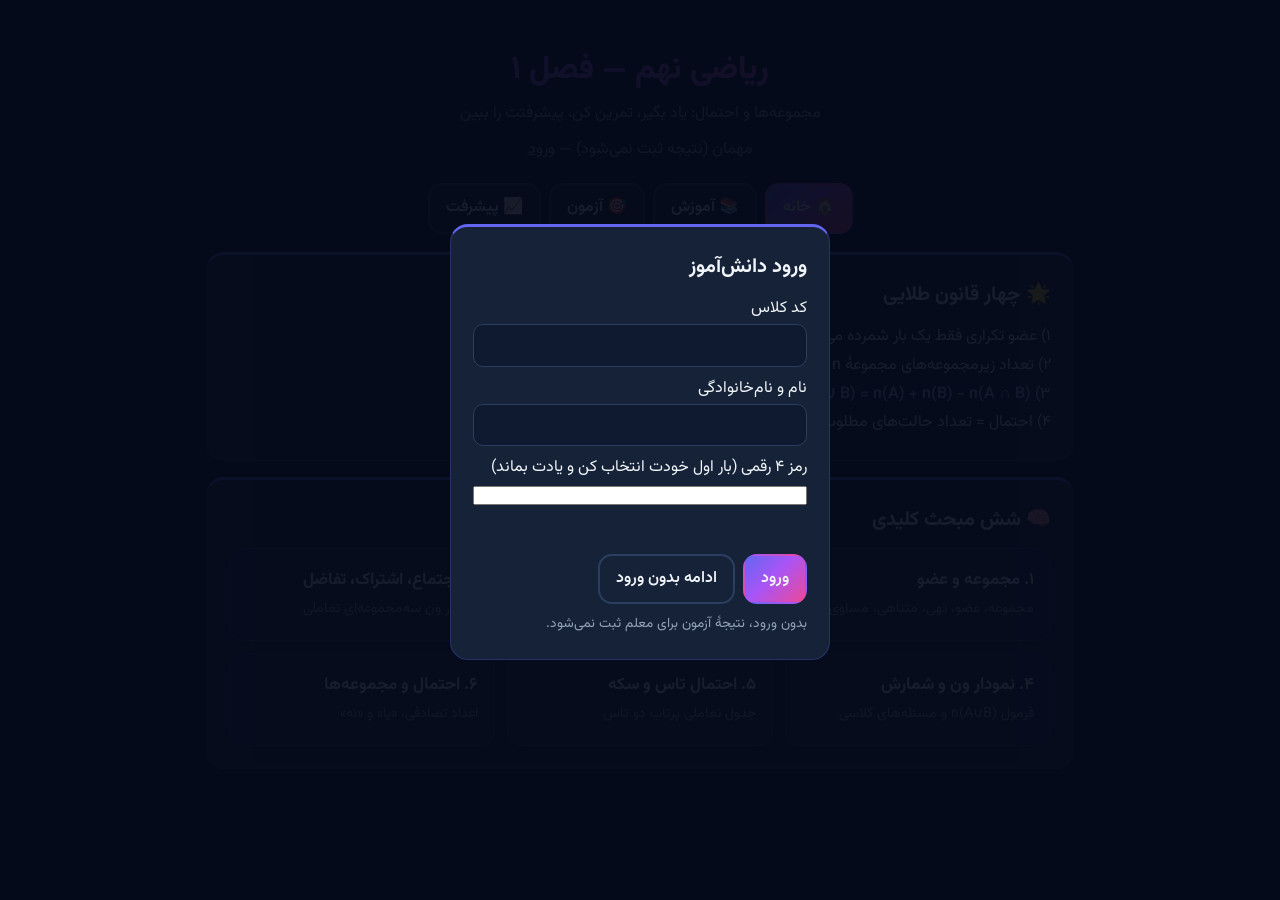
==== index.html @ 852098ff "Add files via upload" ====
<!DOCTYPE html>
<html lang="fa" dir="rtl">
<head>
<meta charset="UTF-8">
<meta name="viewport" content="width=device-width, initial-scale=1, viewport-fit=cover">
<title>ریاضی نهم | فصل ۱: مجموعه‌ها و احتمال</title>
<link href="https://fonts.googleapis.com/css2?family=Vazirmatn:wght@400;600;800&display=swap" rel="stylesheet">
<style>
:root{--bg:#0b1224;--card:#152238;--bd:#2a3f5f;--tx:#f1f5f9;--mu:#94a3b8;--pr:#6366f1;--ok:#10b981;--no:#ef4444;--wa:#f59e0b;--gr:linear-gradient(135deg,#6366f1,#a855f7 45%,#ec4899)}
*{margin:0;padding:0;box-sizing:border-box}
html{box-sizing:border-box;padding-top:env(safe-area-inset-top,0px);padding-bottom:env(safe-area-inset-bottom,0px);scroll-padding-top:env(safe-area-inset-top,0px)}
body{font-family:Vazirmatn,Tahoma,sans-serif;background:var(--bg);color:var(--tx);line-height:1.8;min-height:100vh}
.wrap{max-width:900px;margin:0 auto;padding:16px}
header{text-align:center;padding:26px 8px 8px}
h1{font-size:2rem;font-weight:800;background:var(--gr);-webkit-background-clip:text;background-clip:text;-webkit-text-fill-color:transparent}
header p{color:var(--mu)}
nav{display:flex;gap:8px;justify-content:center;flex-wrap:wrap;margin:18px 0}
nav button,.btn{font:inherit;font-weight:600;color:var(--tx);background:var(--card);border:2px solid var(--bd);border-radius:14px;padding:9px 16px;cursor:pointer}
nav button.on,.btn.pri{background:var(--gr);border-color:transparent}
.btn:focus-visible,nav button:focus-visible,.opt:focus-visible{outline:3px solid #fbbf24;outline-offset:2px}
.card{background:var(--card);border:1px solid rgba(99,102,241,.25);border-radius:18px;padding:22px;margin-bottom:16px;border-top:3px solid var(--pr)}
.card h2{font-size:1.25rem;margin-bottom:10px}
.sec{display:none}.sec.on{display:block}
.grid{display:grid;grid-template-columns:repeat(auto-fill,minmax(230px,1fr));gap:12px}
.tp{background:#1b2c47;border:1px solid var(--bd);border-radius:14px;padding:16px;cursor:pointer;text-align:right;font:inherit;color:var(--tx)}
.tp b{display:block;font-size:1.05rem}.tp span{color:var(--mu);font-size:.88rem}
#ex{direction:ltr}.m{direction:ltr;unicode-bidi:isolate;font-weight:600;color:#c4b5fd}
.tip{background:rgba(245,158,11,.12);border-right:4px solid var(--wa);padding:8px 12px;border-radius:8px;margin:10px 0}
select,input[type=range],input[type=text]{font:inherit;background:#0f1a30;color:var(--tx);border:1px solid var(--bd);border-radius:10px;padding:6px 10px}
.opt{display:block;width:100%;text-align:right;font:inherit;color:var(--tx);background:#1b2c47;border:2px solid var(--bd);border-radius:12px;padding:10px 14px;margin:8px 0;cursor:pointer}
.opt.right{border-color:var(--ok);background:rgba(16,185,129,.18)}.opt.wrong{border-color:var(--no);background:rgba(239,68,68,.18)}
.bar{height:10px;background:#0f1a30;border-radius:6px;overflow:hidden}.bar i{display:block;height:100%;background:var(--gr)}
.dice{display:grid;grid-template-columns:repeat(7,1fr);gap:4px;max-width:360px;margin:10px auto}
.dice div{text-align:center;border-radius:8px;padding:2px 0;background:#0f1a30;font-size:.85rem;color:var(--mu)}
.dice div.h{background:var(--gr);color:#fff;font-weight:800}
canvas{width:100%;max-width:340px;display:block;margin:10px auto;border-radius:12px;border:1px solid var(--bd)}
.row{display:flex;gap:8px;flex-wrap:wrap;align-items:center;margin:8px 0}
.big{font-size:2.4rem;font-weight:800;text-align:center}
.fr{display:inline-flex;flex-direction:column;align-items:center;vertical-align:middle;line-height:1.2;font-size:.95em}.fr i{font-style:normal;border-bottom:1.5px solid currentColor;padding:0 4px}
@media(prefers-reduced-motion:no-preference){.sec.on{animation:f .3s}@keyframes f{from{opacity:0;transform:translateY(8px)}}}
#lg{position:fixed;inset:0;background:rgba(5,10,25,.92);display:none;align-items:center;justify-content:center;padding:16px;z-index:9}
#lg .card{width:100%;max-width:380px}#lg label{display:block;margin:8px 0}#lg input{width:100%}
#lgm{color:#fca5a5;min-height:1.6em}
</style>
</head>
<body>
<div class="wrap">
<header><h1>ریاضی نهم — فصل ۱</h1><p>مجموعه‌ها و احتمال: یاد بگیر، تمرین کن، پیشرفتت را ببین</p></header>
<div id="who" style="text-align:center;color:var(--mu)"></div><nav id="nav"></nav>

<section id="home" class="sec on">
 <div class="card"><h2>🌟 چهار قانون طلایی</h2>
  <p>۱) عضو تکراری فقط یک بار شمرده می‌شود.</p>
  <p>۲) تعداد زیرمجموعه‌های مجموعهٔ n عضوی: <span class="m">2ⁿ</span> و زیرمجموعه‌های سره: <span class="m">2ⁿ − 1</span></p>
  <p>۳) <span class="m">n(A ∪ B) = n(A) + n(B) − n(A ∩ B)</span></p>
  <p>۴) احتمال = تعداد حالت‌های مطلوب ÷ تعداد کل حالت‌ها (همیشه بین ۰ و ۱)</p></div>
 <div class="card"><h2>🧠 شش مبحث کلیدی</h2><div class="grid" id="tgrid"></div></div>
</section>

<section id="learn" class="sec"><div id="lbody"></div></section>

<section id="quiz" class="sec"><div class="card" id="qbox"></div></section>

<section id="prog" class="sec"><div class="card"><h2>📈 پیشرفت من</h2><div id="pf"></div>
 <div class="row"><label>نام: <input type="text" id="nm" maxlength="30" placeholder="نام دانش‌آموز"></label><button class="btn" id="clr">پاک کردن تاریخچه</button></div>
 <div id="pbody"></div></div></section>
</div>

<div id="lg"><div class="card"><h2>ورود دانش‌آموز</h2>
<label>کد کلاس<input type="text" id="lc" maxlength="20" autocomplete="off"></label>
<label>نام و نام‌خانوادگی<input type="text" id="ln2" maxlength="40" autocomplete="off"></label>
<label>رمز ۴ رقمی (بار اول خودت انتخاب کن و یادت بماند)<input type="password" id="lp" inputmode="numeric" maxlength="4" autocomplete="off"></label>
<div id="lgm" role="alert"></div>
<div class="row"><button class="btn pri" id="lgo">ورود</button><button class="btn" id="lgs">ادامه بدون ورود</button></div>
<p style="color:var(--mu);font-size:.85rem">بدون ورود، نتیجهٔ آزمون برای معلم ثبت نمی‌شود.</p></div></div>
<script>
const FA=s=>String(s).replace(/\d/g,d=>'۰۱۲۳۴۵۶۷۸۹'[d]);
const M=s=>FA(s).replace(/`([^`]+)`/g,'<bdi dir="ltr" class="m">$1</bdi>');
const $=id=>document.getElementById(id);
let mem={};
const ls={get(k){try{return localStorage.getItem(k)}catch(e){return mem[k]??null}},set(k,v){try{localStorage.setItem(k,v)}catch(e){mem[k]=v}}};
const T=[
['مجموعه و عضو','مجموعه، عضو، تهی، متناهی، مساوی'],
['زیرمجموعه','شمارش با 2ⁿ و زیرمجموعهٔ سره'],
['اجتماع، اشتراک، تفاضل','نمودار ون سه‌مجموعه‌ای تعاملی'],
['نمودار ون و شمارش','فرمول n(A∪B) و مسئله‌های کلاسی'],
['احتمال تاس و سکه','جدول تعاملی پرتاب دو تاس'],
['احتمال و مجموعه‌ها','اعداد تصادفی، «یا» و «نه»']];
const L=[
`<p>مجموعه یعنی دسته‌ای از چیزهای <b>کاملاً مشخص</b> و <b>غیرتکراری</b>. «۴ گل زیبا» مجموعه نیست، «اعداد اول کمتر از ۱۰» مجموعه است: <span class="m">{2, 3, 5, 7}</span>.</p>
<div class="tip">برای شمردن اعضا اول ساده کن: <span class="m">{1+2, 3, 2, √4}</span> می‌شود <span class="m">{3, 2}</span> پس n = ۲.</div>
<p><span class="m">{ }</span> یا <span class="m">∅</span> مجموعهٔ تهی است؛ اما <span class="m">{∅}</span> تک‌عضوی است (یک عضو دارد!). دو مجموعه وقتی مساوی‌اند که اعضایشان دقیقاً یکی باشد.</p>
<div class="tip">مثال: <span class="m">{7, y−1} = {4, 2x+1}</span> ⇒ x = ۳ و y = ۵.</div>`,
`<p><span class="m">A ⊆ B</span> یعنی هر عضو A عضو B هم هست. <span class="m">∅ ⊆ A</span> و <span class="m">A ⊆ A</span> همیشه درست‌اند.</p>
<p>اگر <span class="m">A ⊆ B</span> باشد: <span class="m">A ∪ B = B</span> و <span class="m">A ∩ B = A</span> و <span class="m">A − B = ∅</span>.</p>
<p>تعداد عضو را با لغزنده تغییر بده:</p>
<div class="row"><input type="range" id="sl"> <span>n = <b id="sn"></b></span></div>
<p>زیرمجموعه‌ها: <b id="sa"></b> | زیرمجموعه‌های سره: <b id="sb"></b> | ناتهی: <b id="sc"></b></p>
<div class="tip">اگر تعداد زیرمجموعه را داده‌اند، آن را به توان ۲ تجزیه کن: ۶۴ = ۲⁶ ⇒ n = ۶.</div>`,
`<p>ناحیه‌ای که عبارت انتخاب‌شده نشان می‌دهد روی نمودار روشن می‌شود:</p>
<select id="ex"></select><canvas id="cv" aria-label="نمودار ون سه‌مجموعه‌ای"></canvas>
<div class="tip"><span class="m">A − B</span> یعنی عضوهای A که در B نیستند. اشتراک = «هم‌زمان»، اجتماع = «دست‌کم یکی».</div>`,
`<p><span class="m">n(A ∪ B) = n(A) + n(B) − n(A ∩ B)</span></p>
<p>مثال: ۴۰ نفر؛ ۲۴ ورزشی، ۱۸ علمی، ۸ هر دو. دست‌کم یکی: ۲۴ + ۱۸ − ۸ = ۳۴. فقط ورزشی: ۲۴ − ۸ = ۱۶. هیچ‌کدام: ۴۰ − ۳۴ = ۶.</p>
<div class="tip">همیشه از «ناحیهٔ مشترک» شروع کن و بعد بقیهٔ ناحیه‌ها را پر کن.</div>`,
`<p>یک رویداد انتخاب کن تا خانه‌های مطلوب از ۳۶ حالت روشن شوند:</p>
<select id="ev"></select><div class="dice" id="dc"></div><div class="big" id="pr"></div>
<div class="tip">سکه + تاس: ۱۲ حالت. دو تاس: ۳۶ حالت. سه فرزند: ۸ حالت.</div>`,
`<p>برای عدد دورقمی: ۹۰ حالت (۱۰ تا ۹۹). تعداد اعضای دنباله = (آخر − اول) ÷ فاصله + ۱.</p>
<p>مضرب ۵: ۱۸ عدد ⇒ <span class="m">18/90 = 1/5</span>. مضرب ۴ <b>یا</b> ۶ در ۱ تا ۴۰: ۱۰ + ۶ − ۳ = ۱۳ ⇒ <span class="m">13/40</span>.</p>
<div class="tip">«یا» یعنی اجتماع (مشترک‌ها را یک بار بشمار)، «نه» یعنی کل − مطلوب.</div>`];

const H=t=>`<h3 style="color:#fbbf24;margin:16px 0 4px">${FA(t)}</h3>`,P=t=>`<p style="margin:6px 0">${W(t)}</p>`,EX=t=>`<div style="background:#0f1a30;border:1px solid var(--bd);border-radius:12px;padding:10px 14px;margin:8px 0">${W(t)}</div>`,E=x=>`<div class="m" style="display:block;text-align:center;margin:4px 0;font-size:1.05rem">${FA(x)}</div>`,mm=x=>`<span class="m">${x}</span>`;
const W=t=>FA(t).replace(/[۰-۹(][۰-۹+\-−×÷=⇒()\/ ،.…√]*[۰-۹)]/g,'<bdi dir="ltr">$&</bdi>');
const SV='<svg viewBox="0 0 300 130" style="width:100%;max-width:340px;display:block;margin:8px auto;background:#0f1a30;border-radius:12px"><circle cx="115" cy="65" r="50" fill="#2dd4bf" fill-opacity=".25" stroke="#2dd4bf" stroke-width="2"/><circle cx="185" cy="65" r="50" fill="#818cf8" fill-opacity=".25" stroke="#818cf8" stroke-width="2"/><g fill="#f1f5f9" font-size="15" text-anchor="middle" font-family="Vazirmatn"><text x="85" y="70">۱۶</text><text x="150" y="70">۸</text><text x="215" y="70">۱۰</text><text x="12" y="122" text-anchor="start">بیرون: ۶ نفر</text></g><text x="70" y="20" fill="#2dd4bf" font-size="13" font-family="Vazirmatn">ورزشی</text><text x="200" y="20" fill="#818cf8" font-size="13" font-family="Vazirmatn">علمی</text></svg>';
const L2=[
H('مجموعه یعنی چه؟')+P('مجموعه یک دسته از چیزهاست که دو شرط دارد: ۱) کاملاً مشخص باشد؛ یعنی هر کس بخواند دقیقاً همان دسته را بفهمد. ۲) چیز تکراری نداشته باشد.')+EX('✅ «اعداد اول کمتر از ۱۰» مجموعه است: '+mm('{2, 3, 5, 7}')+'<br>❌ «۴ گل زیبا» مجموعه نیست، چون «زیبا» سلیقه‌ای است.')+
H('اعضا را چطور بشماریم؟')+P('اول هر عضو را ساده کن، بعد عضوهای تکراری را فقط یک بار بشمار.')+EX('مثال: '+mm('{1+2, 3, 2, √4}')+'<br>گام ۱: ۱+۲ = ۳ و √۴ = ۲<br>گام ۲: پس مجموعه می‌شود '+mm('{3, 2}')+'<br>گام ۳: جواب: '+mm('n = 2')+' یعنی دو عضو دارد.')+
H('سه مجموعهٔ ویژه')+P('تهی: هیچ عضوی ندارد و با '+mm('{ }')+' یا '+mm('∅')+' نشان می‌دهیم. یکانی: دقیقاً یک عضو دارد. متناهی: اعضایش قابل شمارش است.')+'<div class="tip">⚠️ اشتباه رایج: '+FA(mm('{∅}'))+' تهی نیست! مثل کیسه‌ای است که یک جعبهٔ خالی داخلش گذاشته‌ایم؛ یک عضو دارد.</div>'+
H('دو مجموعهٔ مساوی')+P('وقتی اعضایشان دقیقاً یکی است (ترتیب مهم نیست). برای پیدا کردن x و y، عضوهای هم‌نوع را مساوی هم بگذار.')+EX(mm('{7, y−1} = {4, 2x+1}')+'<br>گام ۱: عدد ۷ باید با '+mm('2x+1')+' برابر باشد (چون ۷ با ۴ فرق دارد)<br>گام ۲: '+mm('2x+1 = 7')+' ⇒ x = ۳<br>گام ۳: '+mm('y−1 = 4')+' ⇒ y = ۵'),

H('زیرمجموعه یعنی چه؟')+P('اگر هر عضو A داخل B هم باشد، می‌گوییم A زیرمجموعهٔ B است و می‌نویسیم '+mm('A ⊆ B')+'. مثلاً «دانش‌آموزان کلاس» زیرمجموعهٔ «دانش‌آموزان مدرسه» است.')+'<div class="tip">دو چیز همیشه درست است: '+mm('A ⊆ A')+' (هر مجموعه زیرمجموعهٔ خودش است) و '+mm('∅ ⊆ A')+' (تهی زیرمجموعهٔ هر مجموعه است).</div>'+P('اگر '+mm('A ⊆ B')+' باشد: ')+EX(mm('A ∪ B = B')+' (اجتماع همان بزرگ‌تر است)<br>'+mm('A ∩ B = A')+' (مشترک همان کوچک‌تر است)<br>'+mm('A − B = ∅')+' (چیزی از A بیرون B نمی‌ماند)')+
H('زیرمجموعه‌ها را بشمار')+P('مجموعهٔ دو عضوی {a, b} چهار زیرمجموعه دارد: تهی، {a}، {b} و {a, b}. دلیلش: هر عضو دو انتخاب دارد (باشد یا نباشد)، پس برای n عضو می‌شود ۲×۲×…×۲ = ۲ⁿ.')+P('لغزنده را حرکت بده و ببین:')+'<div class="row"><input type="range" id="sl"> <span>n = <b id="sn"></b></span></div><p>همهٔ زیرمجموعه‌ها: <b id="sa"></b> | زیرمجموعهٔ سره (همه به‌جز خود مجموعه): <b id="sb"></b> | زیرمجموعهٔ ناتهی (همه به‌جز تهی): <b id="sc"></b></p>'+'<div class="tip">برعکسش هم مهم است: اگر ۶۴ زیرمجموعه دارد، ۶۴ را به صورت توان ۲ بنویس: ۶۴ = ۲⁶ پس ۶ عضو دارد.</div>',

H('سه کلمهٔ کلیدی')+EX('<b>اجتماع '+FA(mm('A ∪ B'))+'</b> = «یا»: هر چیزی که در A هست یا در B (یا هر دو).<br><b>اشتراک '+FA(mm('A ∩ B'))+'</b> = «و»: فقط چیزهای مشترک.<br><b>تفاضل '+FA(mm('A − B'))+'</b> = «A ولی نه B»: اعضای A که در B نیستند.')+
H('یک مثال کوچک')+P('فرض کن '+mm('A = {1, 2, 3}')+' و '+mm('B = {3, 4}')+':')+EX(mm('A ∪ B = {1, 2, 3, 4}')+'<br>'+mm('A ∩ B = {3}')+'<br>'+mm('A − B = {1, 2}')+' و '+mm('B − A = {4}'))+
H('خودت روی نمودار ببین')+P('یک عبارت انتخاب کن؛ قسمت زردرنگ همان ناحیه‌ای است که عبارت نشان می‌دهد:')+'<select id="ex"></select><canvas id="cv" aria-label="نمودار ون سه‌مجموعه‌ای"></canvas><div class="tip">پرانتز را اول حل کن. مثلاً در '+mm('(A ∪ B) − C')+' اول A و B را با هم بردار، بعد هر چه در C است حذف کن.</div>',

H('چرا فرمول؟')+P('اگر n(A) و n(B) را ساده جمع کنیم، اعضای مشترک دو بار شمرده می‌شوند؛ پس یک بار کم می‌کنیم:')+E('n(A ∪ B) = n(A) + n(B) − n(A ∩ B)')+
H('مثال گام‌به‌گام')+P('در کلاس ۴۰ نفره، ۲۴ نفر در مسابقهٔ ورزشی و ۱۸ نفر در مسابقهٔ علمی شرکت کرده‌اند و ۸ نفر در هر دو. چند نفر در هیچ‌کدام شرکت نکرده‌اند؟')+SV+EX('<b>گام ۱:</b> اشتراک را اول بنویس: ۸ نفر هر دو.<br><b>گام ۲:</b> فقط ورزشی = ۲۴ − ۸ = ۱۶<br><b>گام ۳:</b> فقط علمی = ۱۸ − ۸ = ۱۰<br><b>گام ۴:</b> دست‌کم یکی = ۱۶ + ۸ + ۱۰ = ۳۴<br><b>گام ۵:</b> هیچ‌کدام = ۴۰ − ۳۴ = ۶')+'<div class="tip">همیشه از ناحیهٔ مشترک شروع کن؛ بعد بقیه را با کم کردن به‌دست بیاور.</div>',

H('فرمول احتمال')+E('احتمال = تعداد حالت‌های مطلوب ÷ تعداد همهٔ حالت‌ها')+P('احتمال همیشه بین ۰ (غیرممکن) و ۱ (حتمی) است. مثال: عدد اول در پرتاب تاس: مطلوب {2, 3, 5} یعنی ۳ حالت از ۶ ⇒ ۱/۲.')+
H('چند حالت داریم؟')+P('یک تاس: ۶ حالت. دو تاس: ۶×۶ = ۳۶. سکه و تاس: ۲×۶ = ۱۲. سه فرزند (پسر/دختر): ۲×۲×۲ = ۸.')+
H('جدول دو تاس')+P('یک پیشامد انتخاب کن؛ خانه‌های روشن حالت‌های مطلوب‌اند (سطر = تاس اول، ستون = تاس دوم):')+'<select id="ev"></select><div class="dice" id="dc"></div><div class="big" id="pr"></div><div class="tip">برای شمردن حالت‌ها، جدول ۶×۶ را بکش؛ فراموش کردن حالت‌ها رایج‌ترین اشتباه است.</div>',

H('عدد تصادفی دورقمی')+P('عددهای دورقمی از ۱۰ تا ۹۹ هستند: ۹۹ − ۱۰ + ۱ = ۹۰ عدد.')+EX('تعداد عضوهای یک دنباله = (آخر − اول) ÷ فاصله + ۱<br>مثال: مضرب ۵ ← ۱۰، ۱۵، …، ۹۵ ⇒ (۹۵ − ۱۰) ÷ ۵ + ۱ = ۱۸<br>احتمال = ۱۸/۹۰ = ۱/۵')+
H('«یا» و «نه»')+EX('<b>یا:</b> اجتماع؛ مشترک‌ها را یک بار بشمار.<br>مثال: از ۱ تا ۴۰، مضرب ۴ یا ۶ ← ۱۰ + ۶ − ۳ (مضرب ۱۲ دو بار شمرده شد) = ۱۳ ⇒ ۱۳/۴۰<br><b>نه:</b> کل − مطلوب.<br>مثال: مضرب ۳ نباشد ← ۹۰ − ۳۰ = ۶۰ ⇒ ۶۰/۹۰ = ۲/۳')
];
L2[5]=H('۱) همهٔ حالت‌ها را بشمار')+P('عددهای دورقمی از ۱۰ تا ۹۹ هستند. برای شمردن عددهای یک دنباله: «آخری منهای اولی، تقسیم بر فاصله، به‌اضافهٔ ۱».')+E('(99 − 10) ÷ 1 + 1 = 90')+P('پس ۹۰ حالت داریم.')+
H('۲) مثال: مضرب ۵')+P('مضرب‌های ۵ در اعداد دورقمی: ۱۰، ۱۵، ۲۰، …، ۹۵. فاصلهٔ بین آن‌ها ۵ است:')+E('(95 − 10) ÷ 5 + 1 = 18')+P('احتمال = تعداد مطلوب ÷ تعداد کل:')+E('18/90 = 1/5')+
H('۳) «یا» یعنی اجتماع')+P('از ۱ تا ۴۰، احتمال مضرب ۴ یا مضرب ۶ بودن چقدر است؟ مضرب ۴: ۱۰ عدد؛ مضرب ۶: ۶ عدد؛ مضرب ۱۲ هم‌مضرب ۴ است هم مضرب ۶، پس دو بار شمرده شده (۳ عدد) و باید یک بار کمش کنیم:')+E('10 + 6 − 3 = 13')+E('13/40')+
H('۴) «نه» یعنی کل منهای مطلوب')+P('احتمال اینکه عدد دورقمی مضرب ۳ نباشد چقدر است؟ مضرب‌های ۳ در اعداد دورقمی ۳۰ عدد هستند (۱۲ تا ۹۹)، پس:')+E('90 − 30 = 60')+E('60/90 = 2/3')+'<div class="tip">'+FA('نکته: اگر شمردن «مطلوب» سخت است، اول «نامطلوب» را بشمار و از کل کم کن.')+'</div>';
// nav
const secs=[['home','🏠 خانه'],['learn','📚 آموزش'],['quiz','🎯 آزمون'],['prog','📈 پیشرفت']];
secs.forEach(([id,t])=>{const b=document.createElement('button');b.textContent=t;b.dataset.s=id;b.onclick=()=>go(id);$('nav').append(b)});
function go(id){document.querySelectorAll('.sec').forEach(s=>s.classList.toggle('on',s.id===id));document.querySelectorAll('nav button').forEach(b=>b.classList.toggle('on',b.dataset.s===id));if(id==='learn'&&!$('lbody').innerHTML)learn(0);if(id==='quiz')setup();if(id==='prog')prog();scrollTo(0,0)}
T.forEach((t,i)=>{const b=document.createElement('button');b.className='tp';b.innerHTML=`<b>${FA(i+1)}. ${t[0]}</b><span>${t[1]}</span>`;b.onclick=()=>{go('learn');learn(i)};$('tgrid').append(b)});

function learn(i){
 $('lbody').innerHTML=`<div class="card"><div class="row">${T.map((t,j)=>`<button class="btn ${j===i?'pri':''}" onclick="learn(${j})">${FA(j+1)}</button>`).join('')}</div><h2>${FA(i+1)}. ${T[i][0]}</h2>${L2[i]}</div>`;
 if(i===1){Object.assign($('sl'),{min:0,max:8,value:3});const u=()=>{const n=+$('sl').value;$('sn').textContent=FA(n);$('sa').textContent=FA(2**n);$('sb').textContent=FA(2**n-1);$('sc').textContent=FA(2**n-1)};$('sl').oninput=u;u()}
 if(i===2)venn();if(i===4)dice();
}
// Venn
const VX=[['A ∪ B',(a,b,c)=>a||b],['A ∩ B',(a,b)=>a&&b],['A − B',(a,b)=>a&&!b],['B − A',(a,b)=>b&&!a],['(A ∪ B) − C',(a,b,c)=>(a||b)&&!c],['(A ∩ B) − C',(a,b,c)=>a&&b&&!c],['A − (B ∪ C)',(a,b,c)=>a&&!b&&!c],['(B ∩ C) − A',(a,b,c)=>b&&c&&!a],['(B ∪ C) − A',(a,b,c)=>(b||c)&&!a],['A ∩ B ∩ C',(a,b,c)=>a&&b&&c]];
function venn(){
 const s=$('ex');s.innerHTML=VX.map((v,i)=>`<option value="${i}">${v[0]}</option>`).join('');
 const C=[[108,95,'A','#2dd4bf'],[192,95,'B','#818cf8'],[150,165,'C','#fb923c']],cv=$('cv'),x=(cv.width=300,cv.height=250,cv.getContext('2d'));
 const draw=()=>{const f=VX[+s.value][1],im=x.createImageData(300,250);
  for(let y=0;y<250;y++)for(let px=0;px<300;px++){const t=C.map(c=>(px-c[0])**2+(y-c[1])**2<=4225),k=(y*300+px)*4,on=f(...t),any=t[0]||t[1]||t[2];
   const col=on?[251,191,36]:any?[40,58,90]:[15,26,48];im.data.set([...col,255],k)}
  x.putImageData(im,0,0);x.lineWidth=2;x.font='bold 15px Vazirmatn';C.forEach(c=>{x.strokeStyle=c[3];x.beginPath();x.arc(c[0],c[1],65,0,7);x.stroke()});
  x.fillStyle='#2dd4bf';x.fillText('A',40,40);x.fillStyle='#818cf8';x.fillText('B',255,40);x.fillStyle='#fb923c';x.fillText('C',240,228)};
 s.onchange=draw;draw();
}
// Dice
const EV=[['مجموع دو عدد ۷ باشد',(a,b)=>a+b==7],['مجموع مضرب ۴ باشد',(a,b)=>(a+b)%4==0],['دو عدد برابر باشند',(a,b)=>a==b],['دو عدد متفاوت باشند',(a,b)=>a!=b],['حاصل‌ضرب فرد باشد',(a,b)=>a*b%2==1],['دست‌کم یک ۶ بیاید',(a,b)=>a==6||b==6],['برابر باشند و مجموع بیش از ۷',(a,b)=>a==b&&a+b>7],['تاس اول زوج و دوم مضرب ۵',(a,b)=>a%2==0&&b==5]];
const gcd=(a,b)=>b?gcd(b,a%b):a;
function dice(){
 const s=$('ev');s.innerHTML=EV.map((v,i)=>`<option value="${i}">${v[0]}</option>`).join('');
 const d=()=>{const f=EV[+s.value][1];let h='<div></div>'+[1,2,3,4,5,6].map(i=>`<div>${FA(i)}</div>`).join(''),k=0;
  for(let a=1;a<=6;a++){h+=`<div>${FA(a)}</div>`;for(let b=1;b<=6;b++){const o=f(a,b);k+=o;h+=`<div class="${o?'h':''}">${FA(a)}،${FA(b)}</div>`}}
  $('dc').innerHTML=h;const g=gcd(k,36);$('pr').innerHTML=`${FA(k)}/${FA(36)} = <bdi dir="ltr">${FA(k/g)}/${FA(36/g)}</bdi>`};
 s.onchange=d;d();
}
// Quiz bank: [topic, level(0-2), question, right, [wrong x3], explanation]
const Q=[
[0,0,'`n({1, 2, 2, 3, 3})` چند است؟','3',['5','2','4'],'عضو تکراری فقط یک بار شمرده می‌شود: {1,2,3}.'],
[0,0,'کدام عبارت یک مجموعه را مشخص می‌کند؟','اعداد اول کمتر از ۱۰',['چهار گل زیبا','سه عدد زوج متوالی','شهرهای قشنگ ایران'],'مجموعه باید کاملاً مشخص باشد؛ «زیبا» و «متوالی نامشخص» دقیق نیستند.'],
[0,0,'کدام مجموعه تهی است؟','اعداد طبیعی بین ۴ و ۵',['اعداد صحیح کمتر از صفر','اعداد طبیعی کمتر از ۴','`{∅}`'],'بین ۴ و ۵ عدد طبیعی نداریم. `{∅}` یک عضو دارد.'],
[0,1,'`{x ∈ Z | −2 < x ≤ 3}` چند عضو دارد؟','5',['4','6','3'],'اعضا: `{−1, 0, 1, 2, 3}`.'],
[0,2,'اگر `{7, y−1} = {4, 2x+1}` باشد، `x + y` کدام است؟','8',['6','10','9'],'۲x+۱=۷ ⇒ x=۳ ؛ y−۱=۴ ⇒ y=۵ ؛ مجموع ۸.'],
[1,0,'یک مجموعهٔ ۵ عضوی چند زیرمجموعه دارد؟','32',['10','25','16'],'۲⁵ = ۳۲.'],
[1,0,'کدام همواره درست است؟','`∅ ⊆ A` برای هر مجموعه A',['`A ⊆ ∅` برای هر مجموعه A','`A ∪ ∅ = ∅`','`A ∩ ∅ = A`'],'مجموعهٔ تهی زیرمجموعهٔ هر مجموعه است.'],
[1,1,'مجموعه‌ای ۶۳ زیرمجموعهٔ سره دارد. چند عضو دارد؟','6',['5','7','8'],'۲ⁿ − ۱ = ۶۳ ⇒ ۲ⁿ = ۶۴ = ۲⁶.'],
[1,2,'با افزودن ۳ عضو به A، تعداد زیرمجموعه‌ها ۲۲۴ واحد بیشتر می‌شود. A چند عضو دارد؟','5',['4','3','6'],'۲ⁿ⁺³ − ۲ⁿ = ۷·۲ⁿ = ۲۲۴ ⇒ ۲ⁿ = ۳۲ ⇒ n = ۵.'],
[2,0,'اگر `A={1,2,3}` و `B={3,4}` باشد، `A ∪ B` کدام است؟','`{1, 2, 3, 4}`',['`{3}`','`{1, 2}`','`{4}`'],'اجتماع یعنی همهٔ اعضای هر دو، بدون تکرار.'],
[2,0,'اگر `A={1,2,5,7}` و `B={4,7}` باشد، `A − B` کدام است؟','`{1, 2, 5}`',['`{4}`','`{7}`','`{1, 2, 4, 5}`'],'اعضای A که در B نیستند.'],
[2,1,'اگر `A ⊆ B` باشد، کدام همواره برقرار است؟','`A ∪ B = B`',['`A ∩ B = B`','`A − B = A`','`A ∪ B = A`'],'وقتی A داخل B است، اجتماع همان B می‌شود.'],
[2,1,'اگر `A={x∈Z | −3<x≤5}` و `B={x∈N | x<5}` باشد، `n(A − B)` چند است؟','4',['3','5','6'],'`A−B = {−2, −1, 0, 5}`.'],
[3,1,'اگر `n(A)=12` و `n(B)=9` و `n(A ∩ B)=4` باشد، `n(A ∪ B)` چند است؟','17',['21','25','13'],'۱۲ + ۹ − ۴ = ۱۷.'],
[3,1,'در نمودار ون: فقط A: ۵ ، مشترک: ۴ ، فقط B: ۹. `n(A ∪ B)` چند است؟','18',['22','14','25'],'۵ + ۴ + ۹ = ۱۸.'],
[3,2,'کلاس ۴۰ نفره: ۲۴ نفر ورزشی، ۱۸ علمی، ۸ هر دو. چند نفر در هیچ‌کدام شرکت نکرده‌اند؟','6',['4','8','10'],'اجتماع = ۲۴+۱۸−۸ = ۳۴ ⇒ ۴۰ − ۳۴ = ۶.'],
[4,0,'در پرتاب یک تاس، احتمال آمدن عدد اول چقدر است؟','`1/2`',['`1/3`','`2/3`','`1/6`'],'اعداد ۲، ۳، ۵ ⇒ ۳ از ۶.'],
[4,1,'در پرتاب دو تاس، احتمال مجموع ۷ چقدر است؟','`1/6`',['`1/9`','`7/36`','`5/36`'],'۶ حالت از ۳۶.'],
[4,1,'در پرتاب دو تاس، احتمال فرد بودن حاصل‌ضرب چقدر است؟','`1/4`',['`1/2`','`3/4`','`1/3`'],'هر دو فرد: ۳×۳ = ۹ حالت از ۳۶.'],
[4,2,'در پرتاب دو تاس، احتمال متفاوت بودن دو عدد چقدر است؟','`5/6`',['`1/6`','`11/36`','`1/3`'],'برابر: ۶ حالت؛ متفاوت: ۳۰ حالت از ۳۶.'],
[4,2,'سکه و تاس: احتمال «رو» و عدد زوج چقدر است؟','`1/4`',['`1/6`','`1/3`','`1/2`'],'۳ حالت از ۱۲.'],
[5,1,'از اعداد دورقمی یکی تصادفی انتخاب می‌شود. احتمال مضرب ۵ بودن چقدر است؟','`1/5`',['`1/9`','`2/9`','`1/10`'],'۱۸ مضرب از ۹۰ عدد.'],
[5,1,'کیسه‌ای ۳ مهرهٔ قرمز، ۲ آبی و ۲ سفید دارد. احتمال آبی نبودن چقدر است؟','`5/7`',['`2/7`','`3/7`','`4/7`'],'۷ − ۲ = ۵ از ۷.'],
[5,2,'از ۱ تا ۴۰ یک عدد انتخاب می‌کنیم. احتمال مضرب ۴ یا ۶ بودن؟','`13/40`',['`2/5`','`7/20`','`3/8`'],'۱۰ + ۶ − ۳ (مضرب ۱۲) = ۱۳.'],
[5,2,'احتمال آنکه عدد دورقمی مضرب ۷ و فرد باشد؟','`1/15`',['`7/45`','`13/90`','`1/6`'],'۲۱، ۳۵، ۴۹، ۶۳، ۷۷، ۹۱ ⇒ ۶ از ۹۰.'],
[0,1,'کدام مجموعه یکانی (تک‌عضوی) است؟','مجموعهٔ اعداد زوج اول',['اعداد طبیعی کمتر از ۳','`{ }`','اعداد صحیح بین ۱ و ۴'],'تنها عدد زوج اول ۲ است: `{2}`.'],
[1,1,'مجموعهٔ ۴ عضوی چند زیرمجموعهٔ سره دارد؟','15',['16','8','14'],'۲⁴ − ۱ = ۱۵.'],
[2,0,'اگر `A={3,7,8,9}` و `B={3,5,6,7}` باشد، `A ∩ B` کدام است؟','`{3, 7}`',['`{3, 5, 6, 7, 8, 9}`','`{8, 9}`','`{5, 6}`'],'اشتراک یعنی اعضای مشترک.'],
[2,2,'اگر `A={1,2,3}` و `C={x²+1 | x∈A}` و `B={x∈Z | −2<x≤2}` باشد، `n(B ∩ (A ∪ C))` چند است؟','2',['1','3','4'],'`C={2,5,10}` ، `A∪C={1,2,3,5,10}` ، `B={−1,0,1,2}` ⇒ اشتراک `{1,2}`.'],
[3,0,'اگر `A ⊆ B` باشد، `n(A ∩ B)` برابر است با','`n(A)`',['`n(B)`','`n(A) + n(B)`','صفر'],'اشتراک همان A می‌شود.'],
[3,2,'در کلاسی ۳۰ نفره، ۱۸ نفر فوتبال و ۱۴ نفر والیبال بازی می‌کنند و ۵ نفر هیچ‌کدام. چند نفر هر دو را بازی می‌کنند؟','7',['4','9','11'],'اجتماع = ۳۰ − ۵ = ۲۵ ⇒ ۱۸ + ۱۴ − ۲۵ = ۷.'],
[4,0,'احتمال آمدن عدد ۷ در پرتاب یک تاس چقدر است؟','صفر',['`1/6`','`1/7`','یک'],'پیشامد غیرممکن است.'],
[4,1,'تعداد حالت‌های پرتاب هم‌زمان یک سکه و یک تاس چند است؟','12',['8','36','6'],'۲ × ۶ = ۱۲.'],
[5,0,'احتمال هر پیشامد همواره عددی در کدام بازه است؟','۰ تا ۱',['۱ تا ۱۰۰','−۱ تا ۱','۰ تا ۲'],'حداقل صفر (غیرممکن) و حداکثر یک (حتمی).'],
[5,1,'دو تاس: احتمال آنکه مجموع دو عدد مضرب ۴ باشد چقدر است؟','`1/4`',['`1/3`','`1/6`','`5/36`'],'مجموع ۴ (۳ حالت)، ۸ (۵ حالت) و ۱۲ (۱ حالت) ⇒ ۹ از ۳۶.']];
const LV=['آسان','متوسط','سخت','ترکیبی'];
let S=null;
function setup(){
 S=null;$('qbox').innerHTML=`<h2>🎯 آزمون تعاملی</h2><p>سطح و تعداد سؤال را انتخاب کن:</p>
 <div class="row">${LV.map((l,i)=>`<button class="btn ${i==3?'pri':''}" data-l="${i}">${l}</button>`).join('')}</div>
 <div class="row"><label>مبحث: <select id="qt"><option value="-1">همهٔ مبحث‌ها</option>${T.map((t,i)=>`<option value="${i}">${t[0]}</option>`).join('')}</select></label></div><div class="row"><label>تعداد: <select id="qn"><option>5</option><option selected>10</option><option>15</option></select></label></div>`;
 document.querySelectorAll('[data-l]').forEach(b=>b.onclick=()=>start(+b.dataset.l));
}
function shuf(a){a=[...a];for(let i=a.length-1;i>0;i--){const j=Math.random()*(i+1)|0;[a[i],a[j]]=[a[j],a[i]]}return a}
function start(l){
 const tp=+$('qt').value;let p=(l==3?Q:Q.filter(q=>q[1]==l)).filter(q=>tp<0||q[0]==tp);if(!p.length){$('qbox').insertAdjacentHTML('beforeend','<div class="tip">برای این ترکیب سؤالی نداریم؛ سطح یا مبحث دیگری انتخاب کن.</div>');return}const n=Math.min(+$('qn').value,p.length);
 S={l,qs:shuf(p).slice(0,n),i:0,ok:0,t:{},w:[]};ask();
}
function ask(){
 const q=S.qs[S.i],o=shuf([q[3],...q[4]]);
 $('qbox').innerHTML=`<div class="bar"><i style="width:${S.i/S.qs.length*100}%"></i></div>
 <p style="color:var(--mu);margin-top:6px">سؤال ${FA(S.i+1)} از ${FA(S.qs.length)} — ${T[q[0]][0]}</p>
 <h2>${M(q[2])}</h2><div id="os">${o.map(x=>`<button class="opt">${M(x)}</button>`).join('')}</div><div id="fb"></div>`;
 document.querySelectorAll('.opt').forEach((b,k)=>b.onclick=()=>pick(b,o[k]===q[3],q,o.indexOf(q[3])));
}
function pick(b,ok,q,ri){
 document.querySelectorAll('.opt').forEach(x=>{x.disabled=true;x.style.cursor='default'});
 b.classList.add(ok?'right':'wrong');
 document.querySelectorAll('.opt')[ri].classList.add('right');
 const t=S.t[q[0]]||(S.t[q[0]]=[0,0]);t[1]++;if(ok){S.ok++;t[0]++}else S.w.push(q);
 const last=S.i==S.qs.length-1;
 $('fb').innerHTML=`<div class="tip">${ok?'✅ آفرین!':'❌ نادرست.'} ${M(q[5])}</div><button class="btn pri" id="nx">${last?'دیدن نتیجه':'سؤال بعدی'}</button>`;
 $('nx').onclick=()=>{S.i++;last?finish():ask()};$('nx').focus();
}
function finish(){
 const n=S.qs.length,pc=Math.round(S.ok/n*100);
 const h=JSON.parse(ls.get('r9c1')||'[]');h.push({d:new Date().toISOString(),l:S.l,n,ok:S.ok,t:S.t});ls.set('r9c1',JSON.stringify(h.slice(-50)));
 $('qbox').innerHTML=`<h2>🏁 نتیجه</h2><div class="big">${FA(S.ok)} از ${FA(n)} (${FA(pc)}٪)</div>
 <p style="text-align:center">${pc>=80?'عالی! آمادهٔ امتحانی 🎉':pc>=50?'خوب است؛ مبحث‌های ضعیف را دوباره بخوان.':'نگران نباش؛ بخش «آموزش» را مرور کن و دوباره امتحان بده.'}</p>
 ${S.w.length?'<h3>مرور اشتباه‌ها</h3>'+S.w.map(q=>`<div class="tip">${M(q[2])}<br>✔ ${M(q[3])}<br>${M(q[5])}</div>`).join(''):''}<div class="row" style="justify-content:center"><button class="btn pri" id="again">آزمون جدید</button><button class="btn" id="gp">پیشرفت من</button></div>`;
 $('again').onclick=setup;$('gp').onclick=()=>go('prog');
 sendResult({l:S.l,n,ok:S.ok,t:S.t});
}
function prog(){
 prof();
 $('clr').onclick=()=>{ls.set('r9c1','[]');prog()};
 const h=JSON.parse(ls.get('r9c1')||'[]');
 if(!h.length){$('pbody').innerHTML='<div class="tip">هنوز آزمونی نداده‌ای. از بخش «آزمون» شروع کن.</div>';return}
 const ta={};h.forEach(r=>Object.entries(r.t).forEach(([k,v])=>{const a=ta[k]||(ta[k]=[0,0]);a[0]+=v[0];a[1]+=v[1]}));
 const tot=h.reduce((s,r)=>s+r.ok,0),all=h.reduce((s,r)=>s+r.n,0);
 $('pbody').innerHTML=`<p>${FA(h.length)} آزمون | میانگین درستی: <b>${FA(Math.round(tot/all*100))}٪</b></p>${chart(h)}<h3>عملکرد در هر مبحث</h3>`+
 T.map((t,i)=>{const a=ta[i];const p=a?Math.round(a[0]/a[1]*100):0;return `<p>${t[0]} <span style="color:var(--mu)">${a?FA(p)+'٪ ('+FA(a[0])+'/'+FA(a[1])+')':'—'}</span></p><div class="bar"><i style="width:${p}%"></i></div>`}).join('')+
 `<h3>آخرین آزمون‌ها</h3>`+h.slice(-8).reverse().map(r=>`<p>${new Date(r.d).toLocaleDateString('fa-IR')} — ${LV[r.l]} — ${FA(r.ok)} از ${FA(r.n)}</p>`).join('');
}
const PF=[['fn','نام'],['ln','نام خانوادگی'],['fa','نام پدر'],['sc','مدرسه'],['ci','شهر'],['kl','کلاس']];
function getP(){try{return JSON.parse(ls.get('r9p')||'{}')}catch(e){return {}}}
function chart(h){const p=h.slice(-20).map(r=>r.ok/r.n*100);if(p.length<2)return '';const st=300/(p.length-1),q=p.map((v,i)=>[(i*st).toFixed(1),(100-v).toFixed(1)]);return `<h3>روند درصد آزمون‌ها</h3><svg viewBox="-6 -8 312 118" style="width:100%;max-width:420px;background:#0f1a30;border-radius:12px" role="img" aria-label="نمودار روند"><polyline fill="none" stroke="#a855f7" stroke-width="2.5" points="${q.map(x=>x.join(',')).join(' ')}"/>${q.map(x=>`<circle cx="${x[0]}" cy="${x[1]}" r="3.5" fill="#ec4899"/>`).join('')}</svg>`}
function prof(){
 const o=$('nm');if(o)o.parentNode.remove();
 const p=getP(),b=$('pf');
 b.innerHTML='<div class="row">'+PF.map(f=>`<label>${f[1]}: <input type="text" maxlength="30" data-f="${f[0]}" style="width:130px"></label>`).join('')+'</div><div class="row"><button class="btn" id="bcsv">خروجی CSV</button><button class="btn" id="bbk">پشتیبان‌گیری</button><button class="btn" id="brs">بازیابی</button></div><textarea id="io" rows="6" style="display:none;width:100%;direction:ltr"></textarea><p id="ioh" style="color:var(--mu)"></p>';
 b.querySelectorAll('[data-f]').forEach(i=>{i.value=p[i.dataset.f]||'';i.oninput=()=>{p[i.dataset.f]=i.value.trim();ls.set('r9p',JSON.stringify(p))}});
 const h=()=>JSON.parse(ls.get('r9c1')||'[]'),show=(t,m)=>{const a=$('io');a.style.display='block';a.dataset.m='';a.value=t;a.select();$('ioh').textContent=m};
 $('bcsv').onclick=()=>{if(!p.fn||!p.ln){$('ioh').textContent='برای خروجی، نام و نام خانوادگی را وارد کن.';return}
  const c=v=>{let s=String(v);if(/^[=+\-@]/.test(s))s="'"+s;return '"'+s.replace(/"/g,'""')+'"'};
  const rows=[['نام','نام خانوادگی','نام پدر','مدرسه','شهر','کلاس','تاریخ','سطح','تعداد سؤال','درست','درصد']].concat(h().map(r=>[p.fn,p.ln,p.fa||'',p.sc||'',p.ci||'',p.kl||'',r.d.slice(0,10),LV[r.l],r.n,r.ok,Math.round(r.ok/r.n*100)]));
  show(rows.map(r=>r.map(c).join(',')).join('\n'),'متن CSV را کپی کن و در یک فایل .csv یا در اکسل بچسبان.')};
 $('bbk').onclick=()=>show(JSON.stringify({p,h:h()}),'این متن را کپی و نگه دار؛ برای بازیابی همین‌جا بچسبان.');
 $('brs').onclick=()=>{const a=$('io');if(a.dataset.m!=='r'||!a.value.trim()){a.style.display='block';a.value='';a.dataset.m='r';$('ioh').textContent='متن پشتیبان را بچسبان و دوباره «بازیابی» را بزن.';return}
  try{const d=JSON.parse(a.value);if(!Array.isArray(d.h))throw 0;const cur=h(),ks=new Set(cur.map(r=>r.d));d.h.forEach(r=>{if(r&&r.d&&r.n>0&&!ks.has(r.d))cur.push({d:String(r.d),l:+r.l||0,n:+r.n,ok:+r.ok||0,t:r.t&&typeof r.t==='object'?r.t:{}})});cur.sort((x,y)=>x.d<y.d?-1:1);ls.set('r9c1',JSON.stringify(cur.slice(-50)));if(d.p&&typeof d.p==='object')ls.set('r9p',JSON.stringify(d.p));prog()}catch(e){$('ioh').textContent='متن پشتیبان معتبر نیست.'}};
}
const SB='https://qwpmbprjdwrxwhwgdekt.supabase.co',KEY='sb_publishable_p8FrC24bNtoAlgyxoFvPsQ_tFj0L9fB',CH='g9-c1';
async function rpc(fn,b){const r=await fetch(SB+'/rest/v1/rpc/'+fn,{method:'POST',headers:{apikey:KEY,'Content-Type':'application/json'},body:JSON.stringify(b)});const t=await r.text();if(!r.ok){let m='';try{m=JSON.parse(t).message||''}catch(e){}throw new Error(m||('HTTP '+r.status))}return t?JSON.parse(t):null}
const ERR={'wrong pin':'رمز اشتباه است.','bad class':'کد کلاس معتبر نیست.','bad pin':'رمز باید دقیقاً ۴ رقم باشد.'};
const ses=()=>{try{return JSON.parse(ls.get('r9s')||'null')}catch(e){return null}};
function who(){const x=ses();$('who').innerHTML=x?`👤 ${x.name.replace(/</g,'&lt;')} — <a href="#" id="out" style="color:var(--mu)">خروج</a>`:'مهمان (نتیجه ثبت نمی‌شود) — <a href="#" id="inn" style="color:var(--mu)">ورود</a>';
 const o=$('out')||$('inn');o.onclick=e=>{e.preventDefault();if(x)ls.set('r9s','null');$('lg').style.display='flex'}}
$('lgs').onclick=()=>{$('lg').style.display='none';who()};
$('lgo').onclick=async()=>{const code=$('lc').value.trim(),name=$('ln2').value.trim(),pin=$('lp').value.trim();
 if(!code||name.length<3||!/^\d{4}$/.test(pin)){$('lgm').textContent='کد کلاس، نام کامل و رمز ۴ رقمی را وارد کن.';return}
 $('lgm').textContent='در حال ورود…';
 try{const id=await rpc('join_class',{p_code:code,p_name:name,p_pin:pin});ls.set('r9s',JSON.stringify({sid:id,pin,name}));$('lg').style.display='none';who();flush()}
 catch(e){$('lgm').textContent=ERR[e.message]||(e.message.startsWith('HTTP')||e.name==='TypeError'?'ارتباط با سرور برقرار نشد. اینترنت را بررسی کن.':'ورود انجام نشد: '+e.message)}};
const qget=()=>{try{return JSON.parse(ls.get('r9q')||'[]')}catch(e){return[]}};
async function flush(){const x=ses();if(!x)return 0;let q=qget(),left=[];
 for(const r of q){try{await rpc('submit_result',{p_sid:x.sid,p_pin:x.pin,p_chapter:CH,p_level:r.l,p_total:r.n,p_correct:r.ok,p_by_topic:r.t})}catch(e){left.push(r)}}
 ls.set('r9q',JSON.stringify(left));return left.length}
async function sendResult(r){const x=ses();
 $('qbox').insertAdjacentHTML('beforeend','<p id="sst" style="text-align:center;color:var(--mu)"></p>');const el=$('sst');
 if(!x){el.textContent='نتیجه برای معلم ثبت نشد (بدون ورود).';return}
 const q=qget();q.push(r);ls.set('r9q',JSON.stringify(q));el.textContent='در حال ثبت نتیجه…';
 const left=await flush();el.textContent=left?'ثبت انجام نشد؛ نتیجه نگه داشته شد و بعداً دوباره ارسال می‌شود.':'✅ نتیجه برای معلم ثبت شد.'}
go('home');who();if(!ses())$('lg').style.display='flex';else flush();
</script>
</body>
</html>
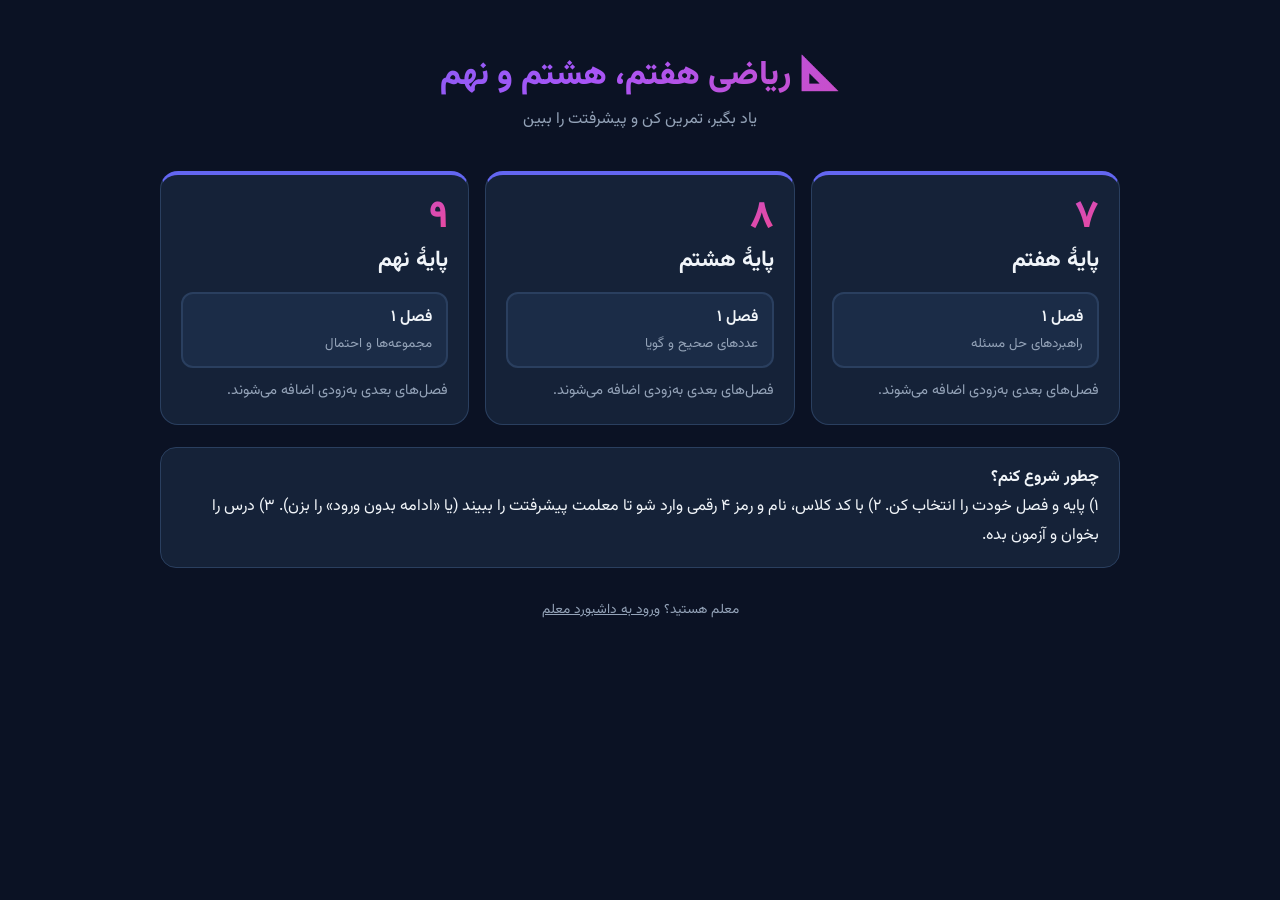
==== commit 701f1cd4: "Add files via upload داشبورد کلاس های هفتم - هشتم - نهم" ====
--- a/index.html
+++ b/index.html
@@ -3,301 +3,45 @@
 <head>
 <meta charset="UTF-8">
 <meta name="viewport" content="width=device-width, initial-scale=1, viewport-fit=cover">
-<title>ریاضی نهم | فصل ۱: مجموعه‌ها و احتمال</title>
+<title>ریاضی ۷، ۸ و ۹ | آموزش و آزمون تعاملی</title>
 <link href="https://fonts.googleapis.com/css2?family=Vazirmatn:wght@400;600;800&display=swap" rel="stylesheet">
 <style>
-:root{--bg:#0b1224;--card:#152238;--bd:#2a3f5f;--tx:#f1f5f9;--mu:#94a3b8;--pr:#6366f1;--ok:#10b981;--no:#ef4444;--wa:#f59e0b;--gr:linear-gradient(135deg,#6366f1,#a855f7 45%,#ec4899)}
+:root{--bg:#0b1224;--card:#152238;--bd:#2a3f5f;--tx:#f1f5f9;--mu:#94a3b8;--gr:linear-gradient(135deg,#6366f1,#a855f7 45%,#ec4899)}
 *{margin:0;padding:0;box-sizing:border-box}
-html{box-sizing:border-box;padding-top:env(safe-area-inset-top,0px);padding-bottom:env(safe-area-inset-bottom,0px);scroll-padding-top:env(safe-area-inset-top,0px)}
-body{font-family:Vazirmatn,Tahoma,sans-serif;background:var(--bg);color:var(--tx);line-height:1.8;min-height:100vh}
-.wrap{max-width:900px;margin:0 auto;padding:16px}
-header{text-align:center;padding:26px 8px 8px}
-h1{font-size:2rem;font-weight:800;background:var(--gr);-webkit-background-clip:text;background-clip:text;-webkit-text-fill-color:transparent}
+body{font-family:Vazirmatn,Tahoma,sans-serif;background:var(--bg);color:var(--tx);line-height:1.8;padding:16px;padding-top:max(16px,env(safe-area-inset-top))}
+.w{max-width:960px;margin:0 auto}
+header{text-align:center;padding:30px 8px 14px}
+h1{font-size:2.1rem;font-weight:800;background:var(--gr);-webkit-background-clip:text;background-clip:text;-webkit-text-fill-color:transparent}
 header p{color:var(--mu)}
-nav{display:flex;gap:8px;justify-content:center;flex-wrap:wrap;margin:18px 0}
-nav button,.btn{font:inherit;font-weight:600;color:var(--tx);background:var(--card);border:2px solid var(--bd);border-radius:14px;padding:9px 16px;cursor:pointer}
-nav button.on,.btn.pri{background:var(--gr);border-color:transparent}
-.btn:focus-visible,nav button:focus-visible,.opt:focus-visible{outline:3px solid #fbbf24;outline-offset:2px}
-.card{background:var(--card);border:1px solid rgba(99,102,241,.25);border-radius:18px;padding:22px;margin-bottom:16px;border-top:3px solid var(--pr)}
-.card h2{font-size:1.25rem;margin-bottom:10px}
-.sec{display:none}.sec.on{display:block}
-.grid{display:grid;grid-template-columns:repeat(auto-fill,minmax(230px,1fr));gap:12px}
-.tp{background:#1b2c47;border:1px solid var(--bd);border-radius:14px;padding:16px;cursor:pointer;text-align:right;font:inherit;color:var(--tx)}
-.tp b{display:block;font-size:1.05rem}.tp span{color:var(--mu);font-size:.88rem}
-#ex{direction:ltr}.m{direction:ltr;unicode-bidi:isolate;font-weight:600;color:#c4b5fd}
-.tip{background:rgba(245,158,11,.12);border-right:4px solid var(--wa);padding:8px 12px;border-radius:8px;margin:10px 0}
-select,input[type=range],input[type=text]{font:inherit;background:#0f1a30;color:var(--tx);border:1px solid var(--bd);border-radius:10px;padding:6px 10px}
-.opt{display:block;width:100%;text-align:right;font:inherit;color:var(--tx);background:#1b2c47;border:2px solid var(--bd);border-radius:12px;padding:10px 14px;margin:8px 0;cursor:pointer}
-.opt.right{border-color:var(--ok);background:rgba(16,185,129,.18)}.opt.wrong{border-color:var(--no);background:rgba(239,68,68,.18)}
-.bar{height:10px;background:#0f1a30;border-radius:6px;overflow:hidden}.bar i{display:block;height:100%;background:var(--gr)}
-.dice{display:grid;grid-template-columns:repeat(7,1fr);gap:4px;max-width:360px;margin:10px auto}
-.dice div{text-align:center;border-radius:8px;padding:2px 0;background:#0f1a30;font-size:.85rem;color:var(--mu)}
-.dice div.h{background:var(--gr);color:#fff;font-weight:800}
-canvas{width:100%;max-width:340px;display:block;margin:10px auto;border-radius:12px;border:1px solid var(--bd)}
-.row{display:flex;gap:8px;flex-wrap:wrap;align-items:center;margin:8px 0}
-.big{font-size:2.4rem;font-weight:800;text-align:center}
-.fr{display:inline-flex;flex-direction:column;align-items:center;vertical-align:middle;line-height:1.2;font-size:.95em}.fr i{font-style:normal;border-bottom:1.5px solid currentColor;padding:0 4px}
-@media(prefers-reduced-motion:no-preference){.sec.on{animation:f .3s}@keyframes f{from{opacity:0;transform:translateY(8px)}}}
-#lg{position:fixed;inset:0;background:rgba(5,10,25,.92);display:none;align-items:center;justify-content:center;padding:16px;z-index:9}
-#lg .card{width:100%;max-width:380px}#lg label{display:block;margin:8px 0}#lg input{width:100%}
-#lgm{color:#fca5a5;min-height:1.6em}
+.grid{display:grid;grid-template-columns:repeat(auto-fit,minmax(260px,1fr));gap:16px;margin:22px 0}
+.g{background:var(--card);border:1px solid var(--bd);border-top:4px solid #6366f1;border-radius:18px;padding:20px}
+.g h2{font-size:1.4rem;margin-bottom:4px}
+.g .n{font-size:2.4rem;font-weight:800;background:var(--gr);-webkit-background-clip:text;background-clip:text;-webkit-text-fill-color:transparent;line-height:1.2}
+.ch{display:block;text-decoration:none;color:var(--tx);background:#1b2c47;border:2px solid var(--bd);border-radius:12px;padding:10px 14px;margin:10px 0;font-weight:600}
+.ch:hover,.ch:focus-visible{border-color:#818cf8;outline:none;background:#223656}
+.ch small{display:block;color:var(--mu);font-weight:400}
+.soon{color:var(--mu);font-size:.9rem;margin-top:8px}
+.how{background:var(--card);border:1px solid var(--bd);border-radius:16px;padding:16px 20px;margin-bottom:16px}
+footer{text-align:center;color:var(--mu);font-size:.85rem;padding:14px}footer a{color:var(--mu)}
 </style>
 </head>
-<body>
-<div class="wrap">
-<header><h1>ریاضی نهم — فصل ۱</h1><p>مجموعه‌ها و احتمال: یاد بگیر، تمرین کن، پیشرفتت را ببین</p></header>
-<div id="who" style="text-align:center;color:var(--mu)"></div><nav id="nav"></nav>
-
-<section id="home" class="sec on">
- <div class="card"><h2>🌟 چهار قانون طلایی</h2>
-  <p>۱) عضو تکراری فقط یک بار شمرده می‌شود.</p>
-  <p>۲) تعداد زیرمجموعه‌های مجموعهٔ n عضوی: <span class="m">2ⁿ</span> و زیرمجموعه‌های سره: <span class="m">2ⁿ − 1</span></p>
-  <p>۳) <span class="m">n(A ∪ B) = n(A) + n(B) − n(A ∩ B)</span></p>
-  <p>۴) احتمال = تعداد حالت‌های مطلوب ÷ تعداد کل حالت‌ها (همیشه بین ۰ و ۱)</p></div>
- <div class="card"><h2>🧠 شش مبحث کلیدی</h2><div class="grid" id="tgrid"></div></div>
-</section>
-
-<section id="learn" class="sec"><div id="lbody"></div></section>
-
-<section id="quiz" class="sec"><div class="card" id="qbox"></div></section>
-
-<section id="prog" class="sec"><div class="card"><h2>📈 پیشرفت من</h2><div id="pf"></div>
- <div class="row"><label>نام: <input type="text" id="nm" maxlength="30" placeholder="نام دانش‌آموز"></label><button class="btn" id="clr">پاک کردن تاریخچه</button></div>
- <div id="pbody"></div></div></section>
+<body><div class="w">
+<header><h1>📐 ریاضی هفتم، هشتم و نهم</h1><p>یاد بگیر، تمرین کن و پیشرفتت را ببین</p></header>
+<div class="grid" id="g"></div>
+<div class="how"><b>چطور شروع کنم؟</b><br>۱) پایه و فصل خودت را انتخاب کن. ۲) با کد کلاس، نام و رمز ۴ رقمی وارد شو تا معلمت پیشرفتت را ببیند (یا «ادامه بدون ورود» را بزن). ۳) درس را بخوان و آزمون بده.</div>
+<footer>معلم هستید؟ <a href="teacher/">ورود به داشبورد معلم</a></footer>
 </div>
-
-<div id="lg"><div class="card"><h2>ورود دانش‌آموز</h2>
-<label>کد کلاس<input type="text" id="lc" maxlength="20" autocomplete="off"></label>
-<label>نام و نام‌خانوادگی<input type="text" id="ln2" maxlength="40" autocomplete="off"></label>
-<label>رمز ۴ رقمی (بار اول خودت انتخاب کن و یادت بماند)<input type="password" id="lp" inputmode="numeric" maxlength="4" autocomplete="off"></label>
-<div id="lgm" role="alert"></div>
-<div class="row"><button class="btn pri" id="lgo">ورود</button><button class="btn" id="lgs">ادامه بدون ورود</button></div>
-<p style="color:var(--mu);font-size:.85rem">بدون ورود، نتیجهٔ آزمون برای معلم ثبت نمی‌شود.</p></div></div>
 <script>
 const FA=s=>String(s).replace(/\d/g,d=>'۰۱۲۳۴۵۶۷۸۹'[d]);
-const M=s=>FA(s).replace(/`([^`]+)`/g,'<bdi dir="ltr" class="m">$1</bdi>');
-const $=id=>document.getElementById(id);
-let mem={};
-const ls={get(k){try{return localStorage.getItem(k)}catch(e){return mem[k]??null}},set(k,v){try{localStorage.setItem(k,v)}catch(e){mem[k]=v}}};
-const T=[
-['مجموعه و عضو','مجموعه، عضو، تهی، متناهی، مساوی'],
-['زیرمجموعه','شمارش با 2ⁿ و زیرمجموعهٔ سره'],
-['اجتماع، اشتراک، تفاضل','نمودار ون سه‌مجموعه‌ای تعاملی'],
-['نمودار ون و شمارش','فرمول n(A∪B) و مسئله‌های کلاسی'],
-['احتمال تاس و سکه','جدول تعاملی پرتاب دو تاس'],
-['احتمال و مجموعه‌ها','اعداد تصادفی، «یا» و «نه»']];
-const L=[
-`<p>مجموعه یعنی دسته‌ای از چیزهای <b>کاملاً مشخص</b> و <b>غیرتکراری</b>. «۴ گل زیبا» مجموعه نیست، «اعداد اول کمتر از ۱۰» مجموعه است: <span class="m">{2, 3, 5, 7}</span>.</p>
-<div class="tip">برای شمردن اعضا اول ساده کن: <span class="m">{1+2, 3, 2, √4}</span> می‌شود <span class="m">{3, 2}</span> پس n = ۲.</div>
-<p><span class="m">{ }</span> یا <span class="m">∅</span> مجموعهٔ تهی است؛ اما <span class="m">{∅}</span> تک‌عضوی است (یک عضو دارد!). دو مجموعه وقتی مساوی‌اند که اعضایشان دقیقاً یکی باشد.</p>
-<div class="tip">مثال: <span class="m">{7, y−1} = {4, 2x+1}</span> ⇒ x = ۳ و y = ۵.</div>`,
-`<p><span class="m">A ⊆ B</span> یعنی هر عضو A عضو B هم هست. <span class="m">∅ ⊆ A</span> و <span class="m">A ⊆ A</span> همیشه درست‌اند.</p>
-<p>اگر <span class="m">A ⊆ B</span> باشد: <span class="m">A ∪ B = B</span> و <span class="m">A ∩ B = A</span> و <span class="m">A − B = ∅</span>.</p>
-<p>تعداد عضو را با لغزنده تغییر بده:</p>
-<div class="row"><input type="range" id="sl"> <span>n = <b id="sn"></b></span></div>
-<p>زیرمجموعه‌ها: <b id="sa"></b> | زیرمجموعه‌های سره: <b id="sb"></b> | ناتهی: <b id="sc"></b></p>
-<div class="tip">اگر تعداد زیرمجموعه را داده‌اند، آن را به توان ۲ تجزیه کن: ۶۴ = ۲⁶ ⇒ n = ۶.</div>`,
-`<p>ناحیه‌ای که عبارت انتخاب‌شده نشان می‌دهد روی نمودار روشن می‌شود:</p>
-<select id="ex"></select><canvas id="cv" aria-label="نمودار ون سه‌مجموعه‌ای"></canvas>
-<div class="tip"><span class="m">A − B</span> یعنی عضوهای A که در B نیستند. اشتراک = «هم‌زمان»، اجتماع = «دست‌کم یکی».</div>`,
-`<p><span class="m">n(A ∪ B) = n(A) + n(B) − n(A ∩ B)</span></p>
-<p>مثال: ۴۰ نفر؛ ۲۴ ورزشی، ۱۸ علمی، ۸ هر دو. دست‌کم یکی: ۲۴ + ۱۸ − ۸ = ۳۴. فقط ورزشی: ۲۴ − ۸ = ۱۶. هیچ‌کدام: ۴۰ − ۳۴ = ۶.</p>
-<div class="tip">همیشه از «ناحیهٔ مشترک» شروع کن و بعد بقیهٔ ناحیه‌ها را پر کن.</div>`,
-`<p>یک رویداد انتخاب کن تا خانه‌های مطلوب از ۳۶ حالت روشن شوند:</p>
-<select id="ev"></select><div class="dice" id="dc"></div><div class="big" id="pr"></div>
-<div class="tip">سکه + تاس: ۱۲ حالت. دو تاس: ۳۶ حالت. سه فرزند: ۸ حالت.</div>`,
-`<p>برای عدد دورقمی: ۹۰ حالت (۱۰ تا ۹۹). تعداد اعضای دنباله = (آخر − اول) ÷ فاصله + ۱.</p>
-<p>مضرب ۵: ۱۸ عدد ⇒ <span class="m">18/90 = 1/5</span>. مضرب ۴ <b>یا</b> ۶ در ۱ تا ۴۰: ۱۰ + ۶ − ۳ = ۱۳ ⇒ <span class="m">13/40</span>.</p>
-<div class="tip">«یا» یعنی اجتماع (مشترک‌ها را یک بار بشمار)، «نه» یعنی کل − مطلوب.</div>`];
-
-const H=t=>`<h3 style="color:#fbbf24;margin:16px 0 4px">${FA(t)}</h3>`,P=t=>`<p style="margin:6px 0">${W(t)}</p>`,EX=t=>`<div style="background:#0f1a30;border:1px solid var(--bd);border-radius:12px;padding:10px 14px;margin:8px 0">${W(t)}</div>`,E=x=>`<div class="m" style="display:block;text-align:center;margin:4px 0;font-size:1.05rem">${FA(x)}</div>`,mm=x=>`<span class="m">${x}</span>`;
-const W=t=>FA(t).replace(/[۰-۹(][۰-۹+\-−×÷=⇒()\/ ،.…√]*[۰-۹)]/g,'<bdi dir="ltr">$&</bdi>');
-const SV='<svg viewBox="0 0 300 130" style="width:100%;max-width:340px;display:block;margin:8px auto;background:#0f1a30;border-radius:12px"><circle cx="115" cy="65" r="50" fill="#2dd4bf" fill-opacity=".25" stroke="#2dd4bf" stroke-width="2"/><circle cx="185" cy="65" r="50" fill="#818cf8" fill-opacity=".25" stroke="#818cf8" stroke-width="2"/><g fill="#f1f5f9" font-size="15" text-anchor="middle" font-family="Vazirmatn"><text x="85" y="70">۱۶</text><text x="150" y="70">۸</text><text x="215" y="70">۱۰</text><text x="12" y="122" text-anchor="start">بیرون: ۶ نفر</text></g><text x="70" y="20" fill="#2dd4bf" font-size="13" font-family="Vazirmatn">ورزشی</text><text x="200" y="20" fill="#818cf8" font-size="13" font-family="Vazirmatn">علمی</text></svg>';
-const L2=[
-H('مجموعه یعنی چه؟')+P('مجموعه یک دسته از چیزهاست که دو شرط دارد: ۱) کاملاً مشخص باشد؛ یعنی هر کس بخواند دقیقاً همان دسته را بفهمد. ۲) چیز تکراری نداشته باشد.')+EX('✅ «اعداد اول کمتر از ۱۰» مجموعه است: '+mm('{2, 3, 5, 7}')+'<br>❌ «۴ گل زیبا» مجموعه نیست، چون «زیبا» سلیقه‌ای است.')+
-H('اعضا را چطور بشماریم؟')+P('اول هر عضو را ساده کن، بعد عضوهای تکراری را فقط یک بار بشمار.')+EX('مثال: '+mm('{1+2, 3, 2, √4}')+'<br>گام ۱: ۱+۲ = ۳ و √۴ = ۲<br>گام ۲: پس مجموعه می‌شود '+mm('{3, 2}')+'<br>گام ۳: جواب: '+mm('n = 2')+' یعنی دو عضو دارد.')+
-H('سه مجموعهٔ ویژه')+P('تهی: هیچ عضوی ندارد و با '+mm('{ }')+' یا '+mm('∅')+' نشان می‌دهیم. یکانی: دقیقاً یک عضو دارد. متناهی: اعضایش قابل شمارش است.')+'<div class="tip">⚠️ اشتباه رایج: '+FA(mm('{∅}'))+' تهی نیست! مثل کیسه‌ای است که یک جعبهٔ خالی داخلش گذاشته‌ایم؛ یک عضو دارد.</div>'+
-H('دو مجموعهٔ مساوی')+P('وقتی اعضایشان دقیقاً یکی است (ترتیب مهم نیست). برای پیدا کردن x و y، عضوهای هم‌نوع را مساوی هم بگذار.')+EX(mm('{7, y−1} = {4, 2x+1}')+'<br>گام ۱: عدد ۷ باید با '+mm('2x+1')+' برابر باشد (چون ۷ با ۴ فرق دارد)<br>گام ۲: '+mm('2x+1 = 7')+' ⇒ x = ۳<br>گام ۳: '+mm('y−1 = 4')+' ⇒ y = ۵'),
-
-H('زیرمجموعه یعنی چه؟')+P('اگر هر عضو A داخل B هم باشد، می‌گوییم A زیرمجموعهٔ B است و می‌نویسیم '+mm('A ⊆ B')+'. مثلاً «دانش‌آموزان کلاس» زیرمجموعهٔ «دانش‌آموزان مدرسه» است.')+'<div class="tip">دو چیز همیشه درست است: '+mm('A ⊆ A')+' (هر مجموعه زیرمجموعهٔ خودش است) و '+mm('∅ ⊆ A')+' (تهی زیرمجموعهٔ هر مجموعه است).</div>'+P('اگر '+mm('A ⊆ B')+' باشد: ')+EX(mm('A ∪ B = B')+' (اجتماع همان بزرگ‌تر است)<br>'+mm('A ∩ B = A')+' (مشترک همان کوچک‌تر است)<br>'+mm('A − B = ∅')+' (چیزی از A بیرون B نمی‌ماند)')+
-H('زیرمجموعه‌ها را بشمار')+P('مجموعهٔ دو عضوی {a, b} چهار زیرمجموعه دارد: تهی، {a}، {b} و {a, b}. دلیلش: هر عضو دو انتخاب دارد (باشد یا نباشد)، پس برای n عضو می‌شود ۲×۲×…×۲ = ۲ⁿ.')+P('لغزنده را حرکت بده و ببین:')+'<div class="row"><input type="range" id="sl"> <span>n = <b id="sn"></b></span></div><p>همهٔ زیرمجموعه‌ها: <b id="sa"></b> | زیرمجموعهٔ سره (همه به‌جز خود مجموعه): <b id="sb"></b> | زیرمجموعهٔ ناتهی (همه به‌جز تهی): <b id="sc"></b></p>'+'<div class="tip">برعکسش هم مهم است: اگر ۶۴ زیرمجموعه دارد، ۶۴ را به صورت توان ۲ بنویس: ۶۴ = ۲⁶ پس ۶ عضو دارد.</div>',
-
-H('سه کلمهٔ کلیدی')+EX('<b>اجتماع '+FA(mm('A ∪ B'))+'</b> = «یا»: هر چیزی که در A هست یا در B (یا هر دو).<br><b>اشتراک '+FA(mm('A ∩ B'))+'</b> = «و»: فقط چیزهای مشترک.<br><b>تفاضل '+FA(mm('A − B'))+'</b> = «A ولی نه B»: اعضای A که در B نیستند.')+
-H('یک مثال کوچک')+P('فرض کن '+mm('A = {1, 2, 3}')+' و '+mm('B = {3, 4}')+':')+EX(mm('A ∪ B = {1, 2, 3, 4}')+'<br>'+mm('A ∩ B = {3}')+'<br>'+mm('A − B = {1, 2}')+' و '+mm('B − A = {4}'))+
-H('خودت روی نمودار ببین')+P('یک عبارت انتخاب کن؛ قسمت زردرنگ همان ناحیه‌ای است که عبارت نشان می‌دهد:')+'<select id="ex"></select><canvas id="cv" aria-label="نمودار ون سه‌مجموعه‌ای"></canvas><div class="tip">پرانتز را اول حل کن. مثلاً در '+mm('(A ∪ B) − C')+' اول A و B را با هم بردار، بعد هر چه در C است حذف کن.</div>',
-
-H('چرا فرمول؟')+P('اگر n(A) و n(B) را ساده جمع کنیم، اعضای مشترک دو بار شمرده می‌شوند؛ پس یک بار کم می‌کنیم:')+E('n(A ∪ B) = n(A) + n(B) − n(A ∩ B)')+
-H('مثال گام‌به‌گام')+P('در کلاس ۴۰ نفره، ۲۴ نفر در مسابقهٔ ورزشی و ۱۸ نفر در مسابقهٔ علمی شرکت کرده‌اند و ۸ نفر در هر دو. چند نفر در هیچ‌کدام شرکت نکرده‌اند؟')+SV+EX('<b>گام ۱:</b> اشتراک را اول بنویس: ۸ نفر هر دو.<br><b>گام ۲:</b> فقط ورزشی = ۲۴ − ۸ = ۱۶<br><b>گام ۳:</b> فقط علمی = ۱۸ − ۸ = ۱۰<br><b>گام ۴:</b> دست‌کم یکی = ۱۶ + ۸ + ۱۰ = ۳۴<br><b>گام ۵:</b> هیچ‌کدام = ۴۰ − ۳۴ = ۶')+'<div class="tip">همیشه از ناحیهٔ مشترک شروع کن؛ بعد بقیه را با کم کردن به‌دست بیاور.</div>',
-
-H('فرمول احتمال')+E('احتمال = تعداد حالت‌های مطلوب ÷ تعداد همهٔ حالت‌ها')+P('احتمال همیشه بین ۰ (غیرممکن) و ۱ (حتمی) است. مثال: عدد اول در پرتاب تاس: مطلوب {2, 3, 5} یعنی ۳ حالت از ۶ ⇒ ۱/۲.')+
-H('چند حالت داریم؟')+P('یک تاس: ۶ حالت. دو تاس: ۶×۶ = ۳۶. سکه و تاس: ۲×۶ = ۱۲. سه فرزند (پسر/دختر): ۲×۲×۲ = ۸.')+
-H('جدول دو تاس')+P('یک پیشامد انتخاب کن؛ خانه‌های روشن حالت‌های مطلوب‌اند (سطر = تاس اول، ستون = تاس دوم):')+'<select id="ev"></select><div class="dice" id="dc"></div><div class="big" id="pr"></div><div class="tip">برای شمردن حالت‌ها، جدول ۶×۶ را بکش؛ فراموش کردن حالت‌ها رایج‌ترین اشتباه است.</div>',
-
-H('عدد تصادفی دورقمی')+P('عددهای دورقمی از ۱۰ تا ۹۹ هستند: ۹۹ − ۱۰ + ۱ = ۹۰ عدد.')+EX('تعداد عضوهای یک دنباله = (آخر − اول) ÷ فاصله + ۱<br>مثال: مضرب ۵ ← ۱۰، ۱۵، …، ۹۵ ⇒ (۹۵ − ۱۰) ÷ ۵ + ۱ = ۱۸<br>احتمال = ۱۸/۹۰ = ۱/۵')+
-H('«یا» و «نه»')+EX('<b>یا:</b> اجتماع؛ مشترک‌ها را یک بار بشمار.<br>مثال: از ۱ تا ۴۰، مضرب ۴ یا ۶ ← ۱۰ + ۶ − ۳ (مضرب ۱۲ دو بار شمرده شد) = ۱۳ ⇒ ۱۳/۴۰<br><b>نه:</b> کل − مطلوب.<br>مثال: مضرب ۳ نباشد ← ۹۰ − ۳۰ = ۶۰ ⇒ ۶۰/۹۰ = ۲/۳')
-];
-L2[5]=H('۱) همهٔ حالت‌ها را بشمار')+P('عددهای دورقمی از ۱۰ تا ۹۹ هستند. برای شمردن عددهای یک دنباله: «آخری منهای اولی، تقسیم بر فاصله، به‌اضافهٔ ۱».')+E('(99 − 10) ÷ 1 + 1 = 90')+P('پس ۹۰ حالت داریم.')+
-H('۲) مثال: مضرب ۵')+P('مضرب‌های ۵ در اعداد دورقمی: ۱۰، ۱۵، ۲۰، …، ۹۵. فاصلهٔ بین آن‌ها ۵ است:')+E('(95 − 10) ÷ 5 + 1 = 18')+P('احتمال = تعداد مطلوب ÷ تعداد کل:')+E('18/90 = 1/5')+
-H('۳) «یا» یعنی اجتماع')+P('از ۱ تا ۴۰، احتمال مضرب ۴ یا مضرب ۶ بودن چقدر است؟ مضرب ۴: ۱۰ عدد؛ مضرب ۶: ۶ عدد؛ مضرب ۱۲ هم‌مضرب ۴ است هم مضرب ۶، پس دو بار شمرده شده (۳ عدد) و باید یک بار کمش کنیم:')+E('10 + 6 − 3 = 13')+E('13/40')+
-H('۴) «نه» یعنی کل منهای مطلوب')+P('احتمال اینکه عدد دورقمی مضرب ۳ نباشد چقدر است؟ مضرب‌های ۳ در اعداد دورقمی ۳۰ عدد هستند (۱۲ تا ۹۹)، پس:')+E('90 − 30 = 60')+E('60/90 = 2/3')+'<div class="tip">'+FA('نکته: اگر شمردن «مطلوب» سخت است، اول «نامطلوب» را بشمار و از کل کم کن.')+'</div>';
-// nav
-const secs=[['home','🏠 خانه'],['learn','📚 آموزش'],['quiz','🎯 آزمون'],['prog','📈 پیشرفت']];
-secs.forEach(([id,t])=>{const b=document.createElement('button');b.textContent=t;b.dataset.s=id;b.onclick=()=>go(id);$('nav').append(b)});
-function go(id){document.querySelectorAll('.sec').forEach(s=>s.classList.toggle('on',s.id===id));document.querySelectorAll('nav button').forEach(b=>b.classList.toggle('on',b.dataset.s===id));if(id==='learn'&&!$('lbody').innerHTML)learn(0);if(id==='quiz')setup();if(id==='prog')prog();scrollTo(0,0)}
-T.forEach((t,i)=>{const b=document.createElement('button');b.className='tp';b.innerHTML=`<b>${FA(i+1)}. ${t[0]}</b><span>${t[1]}</span>`;b.onclick=()=>{go('learn');learn(i)};$('tgrid').append(b)});
-
-function learn(i){
- $('lbody').innerHTML=`<div class="card"><div class="row">${T.map((t,j)=>`<button class="btn ${j===i?'pri':''}" onclick="learn(${j})">${FA(j+1)}</button>`).join('')}</div><h2>${FA(i+1)}. ${T[i][0]}</h2>${L2[i]}</div>`;
- if(i===1){Object.assign($('sl'),{min:0,max:8,value:3});const u=()=>{const n=+$('sl').value;$('sn').textContent=FA(n);$('sa').textContent=FA(2**n);$('sb').textContent=FA(2**n-1);$('sc').textContent=FA(2**n-1)};$('sl').oninput=u;u()}
- if(i===2)venn();if(i===4)dice();
-}
-// Venn
-const VX=[['A ∪ B',(a,b,c)=>a||b],['A ∩ B',(a,b)=>a&&b],['A − B',(a,b)=>a&&!b],['B − A',(a,b)=>b&&!a],['(A ∪ B) − C',(a,b,c)=>(a||b)&&!c],['(A ∩ B) − C',(a,b,c)=>a&&b&&!c],['A − (B ∪ C)',(a,b,c)=>a&&!b&&!c],['(B ∩ C) − A',(a,b,c)=>b&&c&&!a],['(B ∪ C) − A',(a,b,c)=>(b||c)&&!a],['A ∩ B ∩ C',(a,b,c)=>a&&b&&c]];
-function venn(){
- const s=$('ex');s.innerHTML=VX.map((v,i)=>`<option value="${i}">${v[0]}</option>`).join('');
- const C=[[108,95,'A','#2dd4bf'],[192,95,'B','#818cf8'],[150,165,'C','#fb923c']],cv=$('cv'),x=(cv.width=300,cv.height=250,cv.getContext('2d'));
- const draw=()=>{const f=VX[+s.value][1],im=x.createImageData(300,250);
-  for(let y=0;y<250;y++)for(let px=0;px<300;px++){const t=C.map(c=>(px-c[0])**2+(y-c[1])**2<=4225),k=(y*300+px)*4,on=f(...t),any=t[0]||t[1]||t[2];
-   const col=on?[251,191,36]:any?[40,58,90]:[15,26,48];im.data.set([...col,255],k)}
-  x.putImageData(im,0,0);x.lineWidth=2;x.font='bold 15px Vazirmatn';C.forEach(c=>{x.strokeStyle=c[3];x.beginPath();x.arc(c[0],c[1],65,0,7);x.stroke()});
-  x.fillStyle='#2dd4bf';x.fillText('A',40,40);x.fillStyle='#818cf8';x.fillText('B',255,40);x.fillStyle='#fb923c';x.fillText('C',240,228)};
- s.onchange=draw;draw();
-}
-// Dice
-const EV=[['مجموع دو عدد ۷ باشد',(a,b)=>a+b==7],['مجموع مضرب ۴ باشد',(a,b)=>(a+b)%4==0],['دو عدد برابر باشند',(a,b)=>a==b],['دو عدد متفاوت باشند',(a,b)=>a!=b],['حاصل‌ضرب فرد باشد',(a,b)=>a*b%2==1],['دست‌کم یک ۶ بیاید',(a,b)=>a==6||b==6],['برابر باشند و مجموع بیش از ۷',(a,b)=>a==b&&a+b>7],['تاس اول زوج و دوم مضرب ۵',(a,b)=>a%2==0&&b==5]];
-const gcd=(a,b)=>b?gcd(b,a%b):a;
-function dice(){
- const s=$('ev');s.innerHTML=EV.map((v,i)=>`<option value="${i}">${v[0]}</option>`).join('');
- const d=()=>{const f=EV[+s.value][1];let h='<div></div>'+[1,2,3,4,5,6].map(i=>`<div>${FA(i)}</div>`).join(''),k=0;
-  for(let a=1;a<=6;a++){h+=`<div>${FA(a)}</div>`;for(let b=1;b<=6;b++){const o=f(a,b);k+=o;h+=`<div class="${o?'h':''}">${FA(a)}،${FA(b)}</div>`}}
-  $('dc').innerHTML=h;const g=gcd(k,36);$('pr').innerHTML=`${FA(k)}/${FA(36)} = <bdi dir="ltr">${FA(k/g)}/${FA(36/g)}</bdi>`};
- s.onchange=d;d();
-}
-// Quiz bank: [topic, level(0-2), question, right, [wrong x3], explanation]
-const Q=[
-[0,0,'`n({1, 2, 2, 3, 3})` چند است؟','3',['5','2','4'],'عضو تکراری فقط یک بار شمرده می‌شود: {1,2,3}.'],
-[0,0,'کدام عبارت یک مجموعه را مشخص می‌کند؟','اعداد اول کمتر از ۱۰',['چهار گل زیبا','سه عدد زوج متوالی','شهرهای قشنگ ایران'],'مجموعه باید کاملاً مشخص باشد؛ «زیبا» و «متوالی نامشخص» دقیق نیستند.'],
-[0,0,'کدام مجموعه تهی است؟','اعداد طبیعی بین ۴ و ۵',['اعداد صحیح کمتر از صفر','اعداد طبیعی کمتر از ۴','`{∅}`'],'بین ۴ و ۵ عدد طبیعی نداریم. `{∅}` یک عضو دارد.'],
-[0,1,'`{x ∈ Z | −2 < x ≤ 3}` چند عضو دارد؟','5',['4','6','3'],'اعضا: `{−1, 0, 1, 2, 3}`.'],
-[0,2,'اگر `{7, y−1} = {4, 2x+1}` باشد، `x + y` کدام است؟','8',['6','10','9'],'۲x+۱=۷ ⇒ x=۳ ؛ y−۱=۴ ⇒ y=۵ ؛ مجموع ۸.'],
-[1,0,'یک مجموعهٔ ۵ عضوی چند زیرمجموعه دارد؟','32',['10','25','16'],'۲⁵ = ۳۲.'],
-[1,0,'کدام همواره درست است؟','`∅ ⊆ A` برای هر مجموعه A',['`A ⊆ ∅` برای هر مجموعه A','`A ∪ ∅ = ∅`','`A ∩ ∅ = A`'],'مجموعهٔ تهی زیرمجموعهٔ هر مجموعه است.'],
-[1,1,'مجموعه‌ای ۶۳ زیرمجموعهٔ سره دارد. چند عضو دارد؟','6',['5','7','8'],'۲ⁿ − ۱ = ۶۳ ⇒ ۲ⁿ = ۶۴ = ۲⁶.'],
-[1,2,'با افزودن ۳ عضو به A، تعداد زیرمجموعه‌ها ۲۲۴ واحد بیشتر می‌شود. A چند عضو دارد؟','5',['4','3','6'],'۲ⁿ⁺³ − ۲ⁿ = ۷·۲ⁿ = ۲۲۴ ⇒ ۲ⁿ = ۳۲ ⇒ n = ۵.'],
-[2,0,'اگر `A={1,2,3}` و `B={3,4}` باشد، `A ∪ B` کدام است؟','`{1, 2, 3, 4}`',['`{3}`','`{1, 2}`','`{4}`'],'اجتماع یعنی همهٔ اعضای هر دو، بدون تکرار.'],
-[2,0,'اگر `A={1,2,5,7}` و `B={4,7}` باشد، `A − B` کدام است؟','`{1, 2, 5}`',['`{4}`','`{7}`','`{1, 2, 4, 5}`'],'اعضای A که در B نیستند.'],
-[2,1,'اگر `A ⊆ B` باشد، کدام همواره برقرار است؟','`A ∪ B = B`',['`A ∩ B = B`','`A − B = A`','`A ∪ B = A`'],'وقتی A داخل B است، اجتماع همان B می‌شود.'],
-[2,1,'اگر `A={x∈Z | −3<x≤5}` و `B={x∈N | x<5}` باشد، `n(A − B)` چند است؟','4',['3','5','6'],'`A−B = {−2, −1, 0, 5}`.'],
-[3,1,'اگر `n(A)=12` و `n(B)=9` و `n(A ∩ B)=4` باشد، `n(A ∪ B)` چند است؟','17',['21','25','13'],'۱۲ + ۹ − ۴ = ۱۷.'],
-[3,1,'در نمودار ون: فقط A: ۵ ، مشترک: ۴ ، فقط B: ۹. `n(A ∪ B)` چند است؟','18',['22','14','25'],'۵ + ۴ + ۹ = ۱۸.'],
-[3,2,'کلاس ۴۰ نفره: ۲۴ نفر ورزشی، ۱۸ علمی، ۸ هر دو. چند نفر در هیچ‌کدام شرکت نکرده‌اند؟','6',['4','8','10'],'اجتماع = ۲۴+۱۸−۸ = ۳۴ ⇒ ۴۰ − ۳۴ = ۶.'],
-[4,0,'در پرتاب یک تاس، احتمال آمدن عدد اول چقدر است؟','`1/2`',['`1/3`','`2/3`','`1/6`'],'اعداد ۲، ۳، ۵ ⇒ ۳ از ۶.'],
-[4,1,'در پرتاب دو تاس، احتمال مجموع ۷ چقدر است؟','`1/6`',['`1/9`','`7/36`','`5/36`'],'۶ حالت از ۳۶.'],
-[4,1,'در پرتاب دو تاس، احتمال فرد بودن حاصل‌ضرب چقدر است؟','`1/4`',['`1/2`','`3/4`','`1/3`'],'هر دو فرد: ۳×۳ = ۹ حالت از ۳۶.'],
-[4,2,'در پرتاب دو تاس، احتمال متفاوت بودن دو عدد چقدر است؟','`5/6`',['`1/6`','`11/36`','`1/3`'],'برابر: ۶ حالت؛ متفاوت: ۳۰ حالت از ۳۶.'],
-[4,2,'سکه و تاس: احتمال «رو» و عدد زوج چقدر است؟','`1/4`',['`1/6`','`1/3`','`1/2`'],'۳ حالت از ۱۲.'],
-[5,1,'از اعداد دورقمی یکی تصادفی انتخاب می‌شود. احتمال مضرب ۵ بودن چقدر است؟','`1/5`',['`1/9`','`2/9`','`1/10`'],'۱۸ مضرب از ۹۰ عدد.'],
-[5,1,'کیسه‌ای ۳ مهرهٔ قرمز، ۲ آبی و ۲ سفید دارد. احتمال آبی نبودن چقدر است؟','`5/7`',['`2/7`','`3/7`','`4/7`'],'۷ − ۲ = ۵ از ۷.'],
-[5,2,'از ۱ تا ۴۰ یک عدد انتخاب می‌کنیم. احتمال مضرب ۴ یا ۶ بودن؟','`13/40`',['`2/5`','`7/20`','`3/8`'],'۱۰ + ۶ − ۳ (مضرب ۱۲) = ۱۳.'],
-[5,2,'احتمال آنکه عدد دورقمی مضرب ۷ و فرد باشد؟','`1/15`',['`7/45`','`13/90`','`1/6`'],'۲۱، ۳۵، ۴۹، ۶۳، ۷۷، ۹۱ ⇒ ۶ از ۹۰.'],
-[0,1,'کدام مجموعه یکانی (تک‌عضوی) است؟','مجموعهٔ اعداد زوج اول',['اعداد طبیعی کمتر از ۳','`{ }`','اعداد صحیح بین ۱ و ۴'],'تنها عدد زوج اول ۲ است: `{2}`.'],
-[1,1,'مجموعهٔ ۴ عضوی چند زیرمجموعهٔ سره دارد؟','15',['16','8','14'],'۲⁴ − ۱ = ۱۵.'],
-[2,0,'اگر `A={3,7,8,9}` و `B={3,5,6,7}` باشد، `A ∩ B` کدام است؟','`{3, 7}`',['`{3, 5, 6, 7, 8, 9}`','`{8, 9}`','`{5, 6}`'],'اشتراک یعنی اعضای مشترک.'],
-[2,2,'اگر `A={1,2,3}` و `C={x²+1 | x∈A}` و `B={x∈Z | −2<x≤2}` باشد، `n(B ∩ (A ∪ C))` چند است؟','2',['1','3','4'],'`C={2,5,10}` ، `A∪C={1,2,3,5,10}` ، `B={−1,0,1,2}` ⇒ اشتراک `{1,2}`.'],
-[3,0,'اگر `A ⊆ B` باشد، `n(A ∩ B)` برابر است با','`n(A)`',['`n(B)`','`n(A) + n(B)`','صفر'],'اشتراک همان A می‌شود.'],
-[3,2,'در کلاسی ۳۰ نفره، ۱۸ نفر فوتبال و ۱۴ نفر والیبال بازی می‌کنند و ۵ نفر هیچ‌کدام. چند نفر هر دو را بازی می‌کنند؟','7',['4','9','11'],'اجتماع = ۳۰ − ۵ = ۲۵ ⇒ ۱۸ + ۱۴ − ۲۵ = ۷.'],
-[4,0,'احتمال آمدن عدد ۷ در پرتاب یک تاس چقدر است؟','صفر',['`1/6`','`1/7`','یک'],'پیشامد غیرممکن است.'],
-[4,1,'تعداد حالت‌های پرتاب هم‌زمان یک سکه و یک تاس چند است؟','12',['8','36','6'],'۲ × ۶ = ۱۲.'],
-[5,0,'احتمال هر پیشامد همواره عددی در کدام بازه است؟','۰ تا ۱',['۱ تا ۱۰۰','−۱ تا ۱','۰ تا ۲'],'حداقل صفر (غیرممکن) و حداکثر یک (حتمی).'],
-[5,1,'دو تاس: احتمال آنکه مجموع دو عدد مضرب ۴ باشد چقدر است؟','`1/4`',['`1/3`','`1/6`','`5/36`'],'مجموع ۴ (۳ حالت)، ۸ (۵ حالت) و ۱۲ (۱ حالت) ⇒ ۹ از ۳۶.']];
-const LV=['آسان','متوسط','سخت','ترکیبی'];
-let S=null;
-function setup(){
- S=null;$('qbox').innerHTML=`<h2>🎯 آزمون تعاملی</h2><p>سطح و تعداد سؤال را انتخاب کن:</p>
- <div class="row">${LV.map((l,i)=>`<button class="btn ${i==3?'pri':''}" data-l="${i}">${l}</button>`).join('')}</div>
- <div class="row"><label>مبحث: <select id="qt"><option value="-1">همهٔ مبحث‌ها</option>${T.map((t,i)=>`<option value="${i}">${t[0]}</option>`).join('')}</select></label></div><div class="row"><label>تعداد: <select id="qn"><option>5</option><option selected>10</option><option>15</option></select></label></div>`;
- document.querySelectorAll('[data-l]').forEach(b=>b.onclick=()=>start(+b.dataset.l));
-}
-function shuf(a){a=[...a];for(let i=a.length-1;i>0;i--){const j=Math.random()*(i+1)|0;[a[i],a[j]]=[a[j],a[i]]}return a}
-function start(l){
- const tp=+$('qt').value;let p=(l==3?Q:Q.filter(q=>q[1]==l)).filter(q=>tp<0||q[0]==tp);if(!p.length){$('qbox').insertAdjacentHTML('beforeend','<div class="tip">برای این ترکیب سؤالی نداریم؛ سطح یا مبحث دیگری انتخاب کن.</div>');return}const n=Math.min(+$('qn').value,p.length);
- S={l,qs:shuf(p).slice(0,n),i:0,ok:0,t:{},w:[]};ask();
-}
-function ask(){
- const q=S.qs[S.i],o=shuf([q[3],...q[4]]);
- $('qbox').innerHTML=`<div class="bar"><i style="width:${S.i/S.qs.length*100}%"></i></div>
- <p style="color:var(--mu);margin-top:6px">سؤال ${FA(S.i+1)} از ${FA(S.qs.length)} — ${T[q[0]][0]}</p>
- <h2>${M(q[2])}</h2><div id="os">${o.map(x=>`<button class="opt">${M(x)}</button>`).join('')}</div><div id="fb"></div>`;
- document.querySelectorAll('.opt').forEach((b,k)=>b.onclick=()=>pick(b,o[k]===q[3],q,o.indexOf(q[3])));
-}
-function pick(b,ok,q,ri){
- document.querySelectorAll('.opt').forEach(x=>{x.disabled=true;x.style.cursor='default'});
- b.classList.add(ok?'right':'wrong');
- document.querySelectorAll('.opt')[ri].classList.add('right');
- const t=S.t[q[0]]||(S.t[q[0]]=[0,0]);t[1]++;if(ok){S.ok++;t[0]++}else S.w.push(q);
- const last=S.i==S.qs.length-1;
- $('fb').innerHTML=`<div class="tip">${ok?'✅ آفرین!':'❌ نادرست.'} ${M(q[5])}</div><button class="btn pri" id="nx">${last?'دیدن نتیجه':'سؤال بعدی'}</button>`;
- $('nx').onclick=()=>{S.i++;last?finish():ask()};$('nx').focus();
-}
-function finish(){
- const n=S.qs.length,pc=Math.round(S.ok/n*100);
- const h=JSON.parse(ls.get('r9c1')||'[]');h.push({d:new Date().toISOString(),l:S.l,n,ok:S.ok,t:S.t});ls.set('r9c1',JSON.stringify(h.slice(-50)));
- $('qbox').innerHTML=`<h2>🏁 نتیجه</h2><div class="big">${FA(S.ok)} از ${FA(n)} (${FA(pc)}٪)</div>
- <p style="text-align:center">${pc>=80?'عالی! آمادهٔ امتحانی 🎉':pc>=50?'خوب است؛ مبحث‌های ضعیف را دوباره بخوان.':'نگران نباش؛ بخش «آموزش» را مرور کن و دوباره امتحان بده.'}</p>
- ${S.w.length?'<h3>مرور اشتباه‌ها</h3>'+S.w.map(q=>`<div class="tip">${M(q[2])}<br>✔ ${M(q[3])}<br>${M(q[5])}</div>`).join(''):''}<div class="row" style="justify-content:center"><button class="btn pri" id="again">آزمون جدید</button><button class="btn" id="gp">پیشرفت من</button></div>`;
- $('again').onclick=setup;$('gp').onclick=()=>go('prog');
- sendResult({l:S.l,n,ok:S.ok,t:S.t});
-}
-function prog(){
- prof();
- $('clr').onclick=()=>{ls.set('r9c1','[]');prog()};
- const h=JSON.parse(ls.get('r9c1')||'[]');
- if(!h.length){$('pbody').innerHTML='<div class="tip">هنوز آزمونی نداده‌ای. از بخش «آزمون» شروع کن.</div>';return}
- const ta={};h.forEach(r=>Object.entries(r.t).forEach(([k,v])=>{const a=ta[k]||(ta[k]=[0,0]);a[0]+=v[0];a[1]+=v[1]}));
- const tot=h.reduce((s,r)=>s+r.ok,0),all=h.reduce((s,r)=>s+r.n,0);
- $('pbody').innerHTML=`<p>${FA(h.length)} آزمون | میانگین درستی: <b>${FA(Math.round(tot/all*100))}٪</b></p>${chart(h)}<h3>عملکرد در هر مبحث</h3>`+
- T.map((t,i)=>{const a=ta[i];const p=a?Math.round(a[0]/a[1]*100):0;return `<p>${t[0]} <span style="color:var(--mu)">${a?FA(p)+'٪ ('+FA(a[0])+'/'+FA(a[1])+')':'—'}</span></p><div class="bar"><i style="width:${p}%"></i></div>`}).join('')+
- `<h3>آخرین آزمون‌ها</h3>`+h.slice(-8).reverse().map(r=>`<p>${new Date(r.d).toLocaleDateString('fa-IR')} — ${LV[r.l]} — ${FA(r.ok)} از ${FA(r.n)}</p>`).join('');
-}
-const PF=[['fn','نام'],['ln','نام خانوادگی'],['fa','نام پدر'],['sc','مدرسه'],['ci','شهر'],['kl','کلاس']];
-function getP(){try{return JSON.parse(ls.get('r9p')||'{}')}catch(e){return {}}}
-function chart(h){const p=h.slice(-20).map(r=>r.ok/r.n*100);if(p.length<2)return '';const st=300/(p.length-1),q=p.map((v,i)=>[(i*st).toFixed(1),(100-v).toFixed(1)]);return `<h3>روند درصد آزمون‌ها</h3><svg viewBox="-6 -8 312 118" style="width:100%;max-width:420px;background:#0f1a30;border-radius:12px" role="img" aria-label="نمودار روند"><polyline fill="none" stroke="#a855f7" stroke-width="2.5" points="${q.map(x=>x.join(',')).join(' ')}"/>${q.map(x=>`<circle cx="${x[0]}" cy="${x[1]}" r="3.5" fill="#ec4899"/>`).join('')}</svg>`}
-function prof(){
- const o=$('nm');if(o)o.parentNode.remove();
- const p=getP(),b=$('pf');
- b.innerHTML='<div class="row">'+PF.map(f=>`<label>${f[1]}: <input type="text" maxlength="30" data-f="${f[0]}" style="width:130px"></label>`).join('')+'</div><div class="row"><button class="btn" id="bcsv">خروجی CSV</button><button class="btn" id="bbk">پشتیبان‌گیری</button><button class="btn" id="brs">بازیابی</button></div><textarea id="io" rows="6" style="display:none;width:100%;direction:ltr"></textarea><p id="ioh" style="color:var(--mu)"></p>';
- b.querySelectorAll('[data-f]').forEach(i=>{i.value=p[i.dataset.f]||'';i.oninput=()=>{p[i.dataset.f]=i.value.trim();ls.set('r9p',JSON.stringify(p))}});
- const h=()=>JSON.parse(ls.get('r9c1')||'[]'),show=(t,m)=>{const a=$('io');a.style.display='block';a.dataset.m='';a.value=t;a.select();$('ioh').textContent=m};
- $('bcsv').onclick=()=>{if(!p.fn||!p.ln){$('ioh').textContent='برای خروجی، نام و نام خانوادگی را وارد کن.';return}
-  const c=v=>{let s=String(v);if(/^[=+\-@]/.test(s))s="'"+s;return '"'+s.replace(/"/g,'""')+'"'};
-  const rows=[['نام','نام خانوادگی','نام پدر','مدرسه','شهر','کلاس','تاریخ','سطح','تعداد سؤال','درست','درصد']].concat(h().map(r=>[p.fn,p.ln,p.fa||'',p.sc||'',p.ci||'',p.kl||'',r.d.slice(0,10),LV[r.l],r.n,r.ok,Math.round(r.ok/r.n*100)]));
-  show(rows.map(r=>r.map(c).join(',')).join('\n'),'متن CSV را کپی کن و در یک فایل .csv یا در اکسل بچسبان.')};
- $('bbk').onclick=()=>show(JSON.stringify({p,h:h()}),'این متن را کپی و نگه دار؛ برای بازیابی همین‌جا بچسبان.');
- $('brs').onclick=()=>{const a=$('io');if(a.dataset.m!=='r'||!a.value.trim()){a.style.display='block';a.value='';a.dataset.m='r';$('ioh').textContent='متن پشتیبان را بچسبان و دوباره «بازیابی» را بزن.';return}
-  try{const d=JSON.parse(a.value);if(!Array.isArray(d.h))throw 0;const cur=h(),ks=new Set(cur.map(r=>r.d));d.h.forEach(r=>{if(r&&r.d&&r.n>0&&!ks.has(r.d))cur.push({d:String(r.d),l:+r.l||0,n:+r.n,ok:+r.ok||0,t:r.t&&typeof r.t==='object'?r.t:{}})});cur.sort((x,y)=>x.d<y.d?-1:1);ls.set('r9c1',JSON.stringify(cur.slice(-50)));if(d.p&&typeof d.p==='object')ls.set('r9p',JSON.stringify(d.p));prog()}catch(e){$('ioh').textContent='متن پشتیبان معتبر نیست.'}};
-}
-const SB='https://qwpmbprjdwrxwhwgdekt.supabase.co',KEY='sb_publishable_p8FrC24bNtoAlgyxoFvPsQ_tFj0L9fB',CH='g9-c1';
-async function rpc(fn,b){const r=await fetch(SB+'/rest/v1/rpc/'+fn,{method:'POST',headers:{apikey:KEY,'Content-Type':'application/json'},body:JSON.stringify(b)});const t=await r.text();if(!r.ok){let m='';try{m=JSON.parse(t).message||''}catch(e){}throw new Error(m||('HTTP '+r.status))}return t?JSON.parse(t):null}
-const ERR={'wrong pin':'رمز اشتباه است.','bad class':'کد کلاس معتبر نیست.','bad pin':'رمز باید دقیقاً ۴ رقم باشد.'};
-const ses=()=>{try{return JSON.parse(ls.get('r9s')||'null')}catch(e){return null}};
-function who(){const x=ses();$('who').innerHTML=x?`👤 ${x.name.replace(/</g,'&lt;')} — <a href="#" id="out" style="color:var(--mu)">خروج</a>`:'مهمان (نتیجه ثبت نمی‌شود) — <a href="#" id="inn" style="color:var(--mu)">ورود</a>';
- const o=$('out')||$('inn');o.onclick=e=>{e.preventDefault();if(x)ls.set('r9s','null');$('lg').style.display='flex'}}
-$('lgs').onclick=()=>{$('lg').style.display='none';who()};
-$('lgo').onclick=async()=>{const code=$('lc').value.trim(),name=$('ln2').value.trim(),pin=$('lp').value.trim();
- if(!code||name.length<3||!/^\d{4}$/.test(pin)){$('lgm').textContent='کد کلاس، نام کامل و رمز ۴ رقمی را وارد کن.';return}
- $('lgm').textContent='در حال ورود…';
- try{const id=await rpc('join_class',{p_code:code,p_name:name,p_pin:pin});ls.set('r9s',JSON.stringify({sid:id,pin,name}));$('lg').style.display='none';who();flush()}
- catch(e){$('lgm').textContent=ERR[e.message]||(e.message.startsWith('HTTP')||e.name==='TypeError'?'ارتباط با سرور برقرار نشد. اینترنت را بررسی کن.':'ورود انجام نشد: '+e.message)}};
-const qget=()=>{try{return JSON.parse(ls.get('r9q')||'[]')}catch(e){return[]}};
-async function flush(){const x=ses();if(!x)return 0;let q=qget(),left=[];
- for(const r of q){try{await rpc('submit_result',{p_sid:x.sid,p_pin:x.pin,p_chapter:CH,p_level:r.l,p_total:r.n,p_correct:r.ok,p_by_topic:r.t})}catch(e){left.push(r)}}
- ls.set('r9q',JSON.stringify(left));return left.length}
-async function sendResult(r){const x=ses();
- $('qbox').insertAdjacentHTML('beforeend','<p id="sst" style="text-align:center;color:var(--mu)"></p>');const el=$('sst');
- if(!x){el.textContent='نتیجه برای معلم ثبت نشد (بدون ورود).';return}
- const q=qget();q.push(r);ls.set('r9q',JSON.stringify(q));el.textContent='در حال ثبت نتیجه…';
- const left=await flush();el.textContent=left?'ثبت انجام نشد؛ نتیجه نگه داشته شد و بعداً دوباره ارسال می‌شود.':'✅ نتیجه برای معلم ثبت شد.'}
-go('home');who();if(!ses())$('lg').style.display='flex';else flush();
+// برای افزودن فصل جدید فقط یک سطر به فهرست همان پایه اضافه کن: [عنوان، توضیح، پوشه]
+const G=[
+ {n:7,t:'پایهٔ هفتم',ch:[['فصل ۱','راهبردهای حل مسئله','g7-c1/']]},
+ {n:8,t:'پایهٔ هشتم',ch:[['فصل ۱','عددهای صحیح و گویا','g8-c1/']]},
+ {n:9,t:'پایهٔ نهم',ch:[['فصل ۱','مجموعه‌ها و احتمال','g9-c1/']]}];
+const esc=s=>String(s).replace(/[&<>"']/g,c=>({'&':'&amp;','<':'&lt;','>':'&gt;','"':'&quot;',"'":'&#39;'}[c]));
+document.getElementById('g').innerHTML=G.map(g=>`<section class="g"><div class="n">${FA(g.n)}</div><h2>${esc(g.t)}</h2>`+
+ g.ch.map(c=>`<a class="ch" href="${esc(c[2])}">${esc(c[0])}<small>${esc(c[1])}</small></a>`).join('')+
+ '<div class="soon">فصل‌های بعدی به‌زودی اضافه می‌شوند.</div></section>').join('');
 </script>
 </body>
 </html>
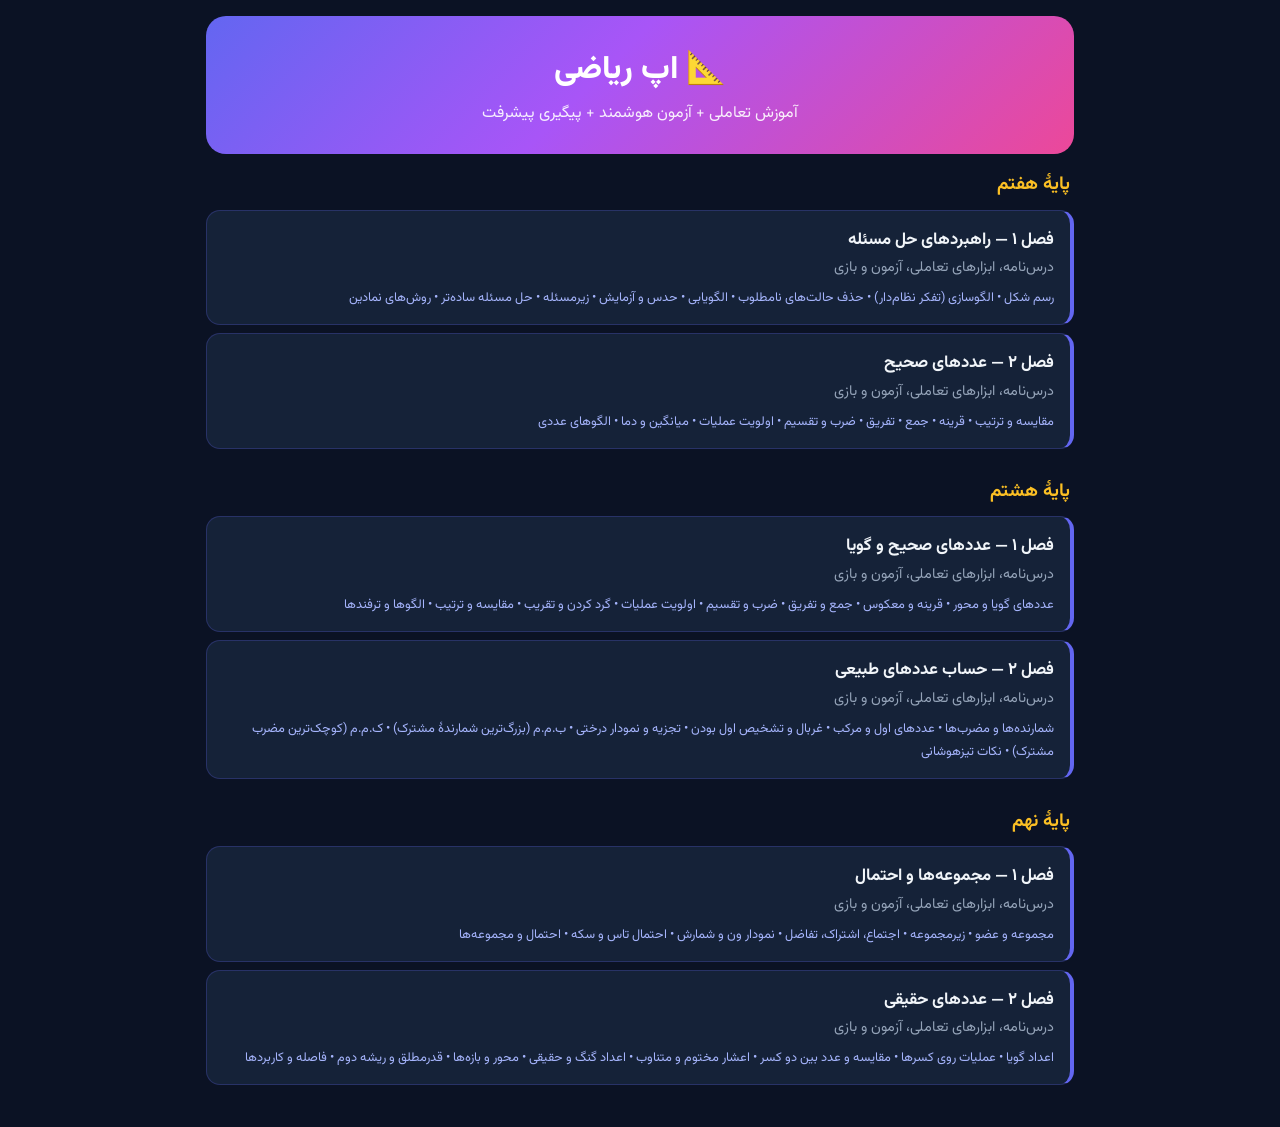
==== commit 8b2e6f8f: "Add files via upload" ====
--- a/index.html
+++ b/index.html
@@ -1,47 +1,34 @@
 <!DOCTYPE html>
 <html lang="fa" dir="rtl">
 <head>
-<meta charset="UTF-8">
+<meta charset="utf-8">
 <meta name="viewport" content="width=device-width, initial-scale=1, viewport-fit=cover">
-<title>ریاضی ۷، ۸ و ۹ | آموزش و آزمون تعاملی</title>
+<title>ریاضی — اپ آموزش و آزمون</title>
 <link href="https://fonts.googleapis.com/css2?family=Vazirmatn:wght@400;600;800&display=swap" rel="stylesheet">
+<link rel="stylesheet" href="shared/style.css">
 <style>
-:root{--bg:#0b1224;--card:#152238;--bd:#2a3f5f;--tx:#f1f5f9;--mu:#94a3b8;--gr:linear-gradient(135deg,#6366f1,#a855f7 45%,#ec4899)}
-*{margin:0;padding:0;box-sizing:border-box}
-body{font-family:Vazirmatn,Tahoma,sans-serif;background:var(--bg);color:var(--tx);line-height:1.8;padding:16px;padding-top:max(16px,env(safe-area-inset-top))}
-.w{max-width:960px;margin:0 auto}
-header{text-align:center;padding:30px 8px 14px}
-h1{font-size:2.1rem;font-weight:800;background:var(--gr);-webkit-background-clip:text;background-clip:text;-webkit-text-fill-color:transparent}
-header p{color:var(--mu)}
-.grid{display:grid;grid-template-columns:repeat(auto-fit,minmax(260px,1fr));gap:16px;margin:22px 0}
-.g{background:var(--card);border:1px solid var(--bd);border-top:4px solid #6366f1;border-radius:18px;padding:20px}
-.g h2{font-size:1.4rem;margin-bottom:4px}
-.g .n{font-size:2.4rem;font-weight:800;background:var(--gr);-webkit-background-clip:text;background-clip:text;-webkit-text-fill-color:transparent;line-height:1.2}
-.ch{display:block;text-decoration:none;color:var(--tx);background:#1b2c47;border:2px solid var(--bd);border-radius:12px;padding:10px 14px;margin:10px 0;font-weight:600}
-.ch:hover,.ch:focus-visible{border-color:#818cf8;outline:none;background:#223656}
-.ch small{display:block;color:var(--mu);font-weight:400}
-.soon{color:var(--mu);font-size:.9rem;margin-top:8px}
-.how{background:var(--card);border:1px solid var(--bd);border-radius:16px;padding:16px 20px;margin-bottom:16px}
-footer{text-align:center;color:var(--mu);font-size:.85rem;padding:14px}footer a{color:var(--mu)}
+.grade{margin-bottom:26px}
+.grade h2{font-size:1.15rem;color:#fbbf24;margin:14px 4px 8px}
+.chap{display:block;text-decoration:none;color:var(--tx);background:var(--card);border:1px solid rgba(99,102,241,.25);border-right:4px solid var(--pr);border-radius:14px;padding:14px 16px;margin:8px 0;transition:.15s}
+.chap:hover{transform:translateY(-2px);border-color:#818cf8}
+.chap b{font-size:1.05rem}
+.chap span{display:block;color:var(--mu);font-size:.9rem}
+.chap .tp-line{margin-top:6px;font-size:.8rem;color:#a5b4fc}
+.hero{background:var(--gr);border-radius:20px;padding:26px;text-align:center;margin-bottom:8px}
+.hero h1{color:#fff;-webkit-text-fill-color:#fff}
+.hero p{color:rgba(255,255,255,.9)}
 </style>
 </head>
-<body><div class="w">
-<header><h1>📐 ریاضی هفتم، هشتم و نهم</h1><p>یاد بگیر، تمرین کن و پیشرفتت را ببین</p></header>
-<div class="grid" id="g"></div>
-<div class="how"><b>چطور شروع کنم؟</b><br>۱) پایه و فصل خودت را انتخاب کن. ۲) با کد کلاس، نام و رمز ۴ رقمی وارد شو تا معلمت پیشرفتت را ببیند (یا «ادامه بدون ورود» را بزن). ۳) درس را بخوان و آزمون بده.</div>
-<footer>معلم هستید؟ <a href="teacher/">ورود به داشبورد معلم</a></footer>
+<body>
+<div class="wrap">
+ <div class="hero"><h1>📐 اپ ریاضی</h1><p>آموزش تعاملی + آزمون هوشمند + پیگیری پیشرفت</p></div>
+ <div id="app"><p style="text-align:center;color:var(--mu)">در حال بارگذاری…</p></div>
 </div>
 <script>
 const FA=s=>String(s).replace(/\d/g,d=>'۰۱۲۳۴۵۶۷۸۹'[d]);
-// برای افزودن فصل جدید فقط یک سطر به فهرست همان پایه اضافه کن: [عنوان، توضیح، پوشه]
-const G=[
- {n:7,t:'پایهٔ هفتم',ch:[['فصل ۱','راهبردهای حل مسئله','g7-c1/']]},
- {n:8,t:'پایهٔ هشتم',ch:[['فصل ۱','عددهای صحیح و گویا','g8-c1/']]},
- {n:9,t:'پایهٔ نهم',ch:[['فصل ۱','مجموعه‌ها و احتمال','g9-c1/']]}];
-const esc=s=>String(s).replace(/[&<>"']/g,c=>({'&':'&amp;','<':'&lt;','>':'&gt;','"':'&quot;',"'":'&#39;'}[c]));
-document.getElementById('g').innerHTML=G.map(g=>`<section class="g"><div class="n">${FA(g.n)}</div><h2>${esc(g.t)}</h2>`+
- g.ch.map(c=>`<a class="ch" href="${esc(c[2])}">${esc(c[0])}<small>${esc(c[1])}</small></a>`).join('')+
- '<div class="soon">فصل‌های بعدی به‌زودی اضافه می‌شوند.</div></section>').join('');
+(async()=>{let C;try{C=await (await fetch('chapters.json')).json()}catch(e){document.getElementById('app').innerHTML='<div class="tip">فایل chapters.json پیدا نشد.</div>';return}
+ const g2=Object.fromEntries(C.grades.map(g=>[g.n,g.t]));
+ document.getElementById('app').innerHTML=C.grades.map(g=>`<div class="grade"><h2>${g.t}</h2>${g.chapters.map(c=>`<a class="chap" href="${c.url}"><b>${c.title} — ${c.sub}</b><span>درس‌نامه، ابزارهای تعاملی، آزمون و بازی</span><div class="tp-line">${Object.values(c.topics||{}).slice(0,8).join(' • ')}</div></a>`).join('')}</div>`).join('');})();
 </script>
 </body>
-</html>
+</html>
--- a/shared/style.css
+++ b/shared/style.css
@@ -0,0 +1,48 @@
+
+:root{--bg:#0b1224;--card:#152238;--bd:#2a3f5f;--tx:#f1f5f9;--mu:#94a3b8;--pr:#6366f1;--ok:#10b981;--no:#ef4444;--wa:#f59e0b;--gr:linear-gradient(135deg,#6366f1,#a855f7 45%,#ec4899)}
+*{margin:0;padding:0;box-sizing:border-box}
+html{box-sizing:border-box;padding-top:env(safe-area-inset-top,0px);padding-bottom:env(safe-area-inset-bottom,0px);scroll-padding-top:env(safe-area-inset-top,0px)}
+body{font-family:Vazirmatn,Tahoma,sans-serif;background:var(--bg);color:var(--tx);line-height:1.8;min-height:100vh}
+.wrap{max-width:900px;margin:0 auto;padding:16px}
+header{text-align:center;padding:26px 8px 8px}
+h1{font-size:2rem;font-weight:800;background:var(--gr);-webkit-background-clip:text;background-clip:text;-webkit-text-fill-color:transparent}
+header p{color:var(--mu)}
+nav{display:flex;gap:8px;justify-content:center;flex-wrap:wrap;margin:18px 0}
+nav button,.btn{font:inherit;font-weight:600;color:var(--tx);background:var(--card);border:2px solid var(--bd);border-radius:14px;padding:9px 16px;cursor:pointer}
+nav button.on,.btn.pri{background:var(--gr);border-color:transparent}
+.btn:focus-visible,nav button:focus-visible,.opt:focus-visible{outline:3px solid #fbbf24;outline-offset:2px}
+.card{background:var(--card);border:1px solid rgba(99,102,241,.25);border-radius:18px;padding:22px;margin-bottom:16px;border-top:3px solid var(--pr)}
+.card h2{font-size:1.25rem;margin-bottom:10px}
+.sec{display:none}.sec.on{display:block}
+.grid{display:grid;grid-template-columns:repeat(auto-fill,minmax(230px,1fr));gap:12px}
+.tp{background:#1b2c47;border:1px solid var(--bd);border-radius:14px;padding:16px;cursor:pointer;text-align:right;font:inherit;color:var(--tx)}
+.tp b{display:block;font-size:1.05rem}.tp span{color:var(--mu);font-size:.88rem}
+#ex{direction:ltr}.m{direction:ltr;unicode-bidi:isolate;font-weight:600;color:#c4b5fd}
+.tip{background:rgba(245,158,11,.12);border-right:4px solid var(--wa);padding:8px 12px;border-radius:8px;margin:10px 0}
+select,input[type=range],input[type=text]{font:inherit;background:#0f1a30;color:var(--tx);border:1px solid var(--bd);border-radius:10px;padding:6px 10px}
+.opt{display:block;width:100%;text-align:right;font:inherit;color:var(--tx);background:#1b2c47;border:2px solid var(--bd);border-radius:12px;padding:10px 14px;margin:8px 0;cursor:pointer}
+.opt.right{border-color:var(--ok);background:rgba(16,185,129,.18)}.opt.wrong{border-color:var(--no);background:rgba(239,68,68,.18)}
+.bar{height:10px;background:#0f1a30;border-radius:6px;overflow:hidden}.bar i{display:block;height:100%;background:var(--gr)}
+.dice{display:grid;grid-template-columns:repeat(7,1fr);gap:4px;max-width:360px;margin:10px auto}
+.dice div{text-align:center;border-radius:8px;padding:2px 0;background:#0f1a30;font-size:.85rem;color:var(--mu)}
+.dice div.h{background:var(--gr);color:#fff;font-weight:800}
+canvas{width:100%;max-width:340px;display:block;margin:10px auto;border-radius:12px;border:1px solid var(--bd)}
+.row{display:flex;gap:8px;flex-wrap:wrap;align-items:center;margin:8px 0}
+.big{font-size:2.4rem;font-weight:800;text-align:center}
+.fr{display:inline-flex;flex-direction:column;align-items:center;vertical-align:middle;line-height:1.2;font-size:.95em}.fr i{font-style:normal;border-bottom:1.5px solid currentColor;padding:0 4px}
+@media(prefers-reduced-motion:no-preference){.sec.on{animation:f .3s}@keyframes f{from{opacity:0;transform:translateY(8px)}}}
+#lg{position:fixed;inset:0;background:rgba(5,10,25,.92);display:none;align-items:center;justify-content:center;padding:16px;z-index:9}
+#lg .card{width:100%;max-width:380px}#lg label{display:block;margin:8px 0}#lg input{width:100%;font:inherit;color:#f1f5f9;background:#0f1a30;border:1px solid #2a3f5f;border-radius:10px;padding:8px 10px}#lg input:-webkit-autofill{-webkit-text-fill-color:#f1f5f9;box-shadow:0 0 0 40px #0f1a30 inset}
+#lgm{color:#fca5a5;min-height:1.6em}
+
+input[type=number]{font:inherit;background:#0f1a30;color:var(--tx);border:1px solid var(--bd);border-radius:10px;padding:6px 10px}
+
+/* ch2 extras */
+.numline svg{display:block;margin:0 auto}
+.toolrow{display:flex;flex-wrap:wrap;gap:10px;align-items:center;margin:8px 0}
+.toolrow input[type=number],.toolrow input[type=text]{background:var(--card);border:1px solid rgba(99,102,241,.4);color:var(--tx);border-radius:10px;padding:8px 10px;font-family:Vazirmatn;width:120px}
+.wbox{background:rgba(99,102,241,.08);border:1px dashed rgba(99,102,241,.4);border-radius:14px;padding:12px;margin:12px 0}
+kbd.badge{background:#312e81;color:#c7d2fe;border-radius:8px;padding:1px 8px;font-size:.8rem}
+table.cmpr{width:100%;border-collapse:collapse;margin:10px 0}
+table.cmpr th,table.cmpr td{border:1px solid rgba(99,102,241,.3);padding:8px;text-align:center;font-size:.92rem}
+table.cmpr th{background:rgba(99,102,241,.15)}
